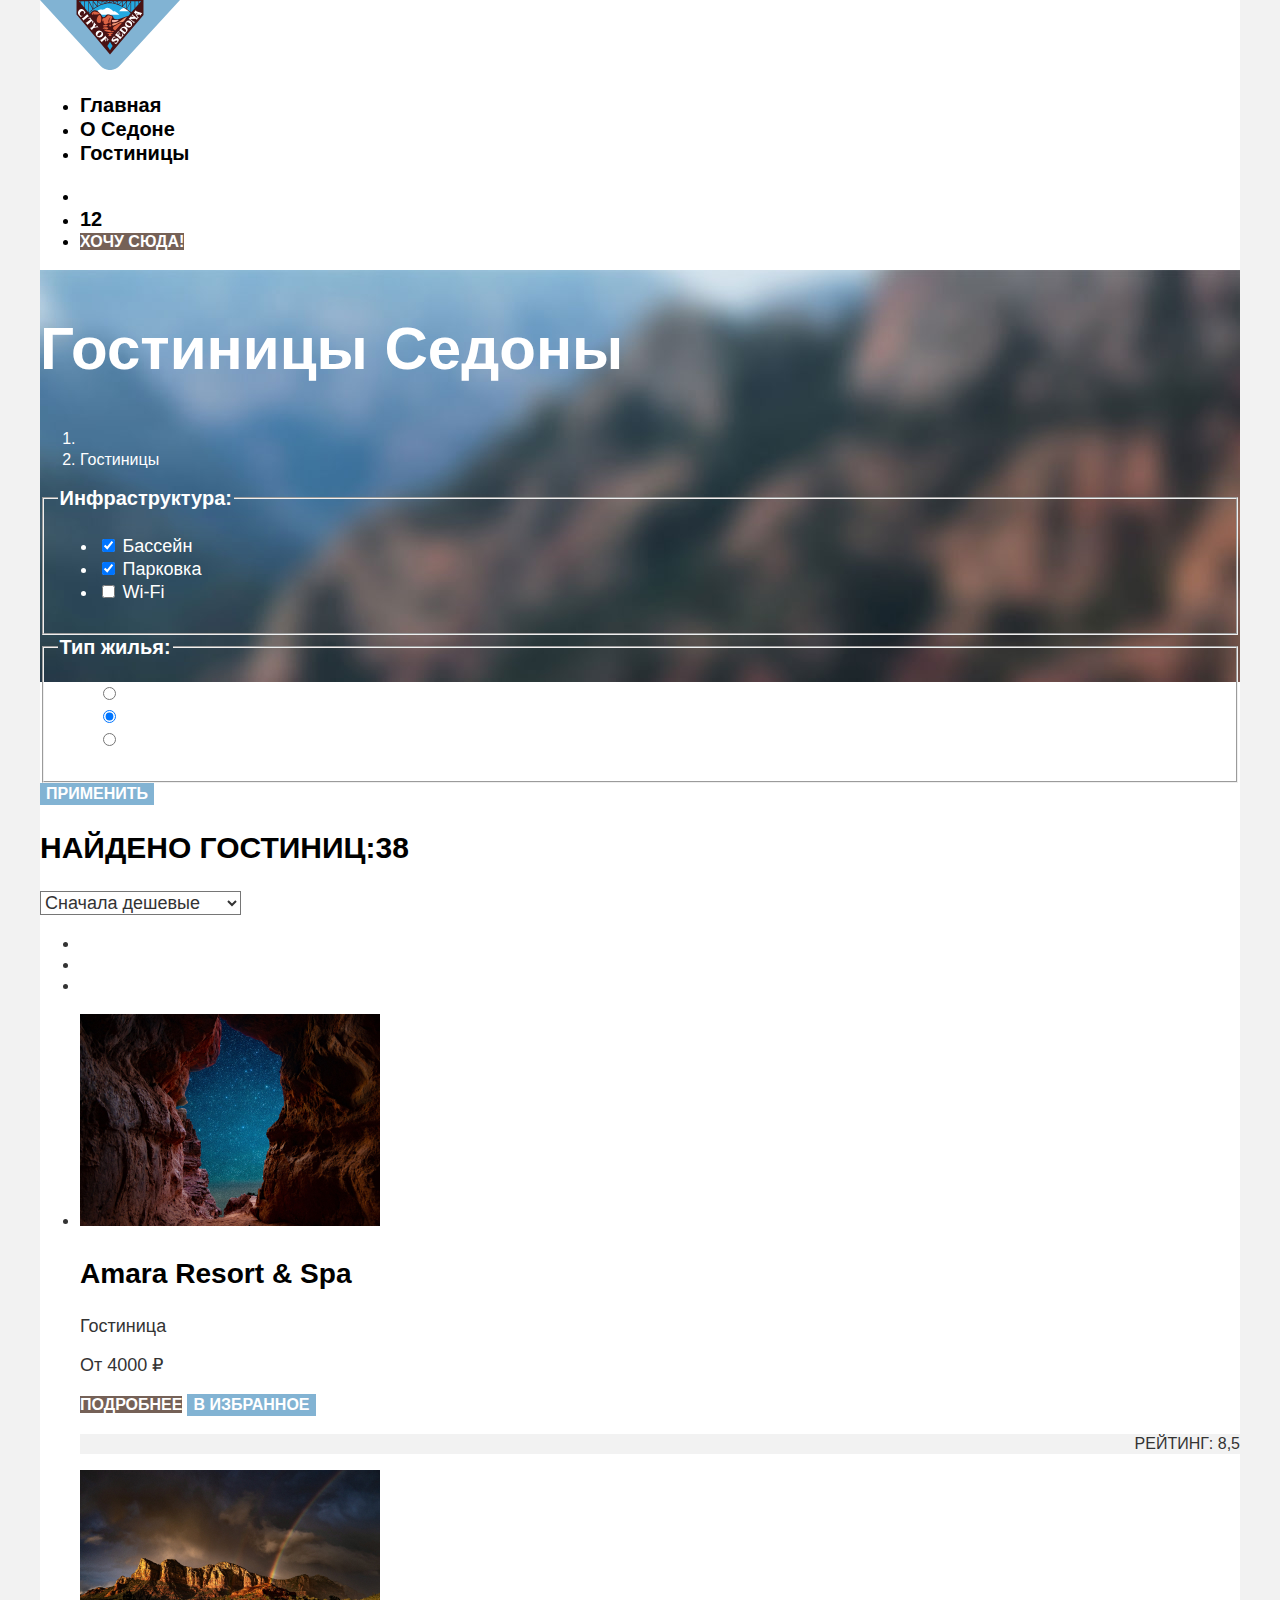
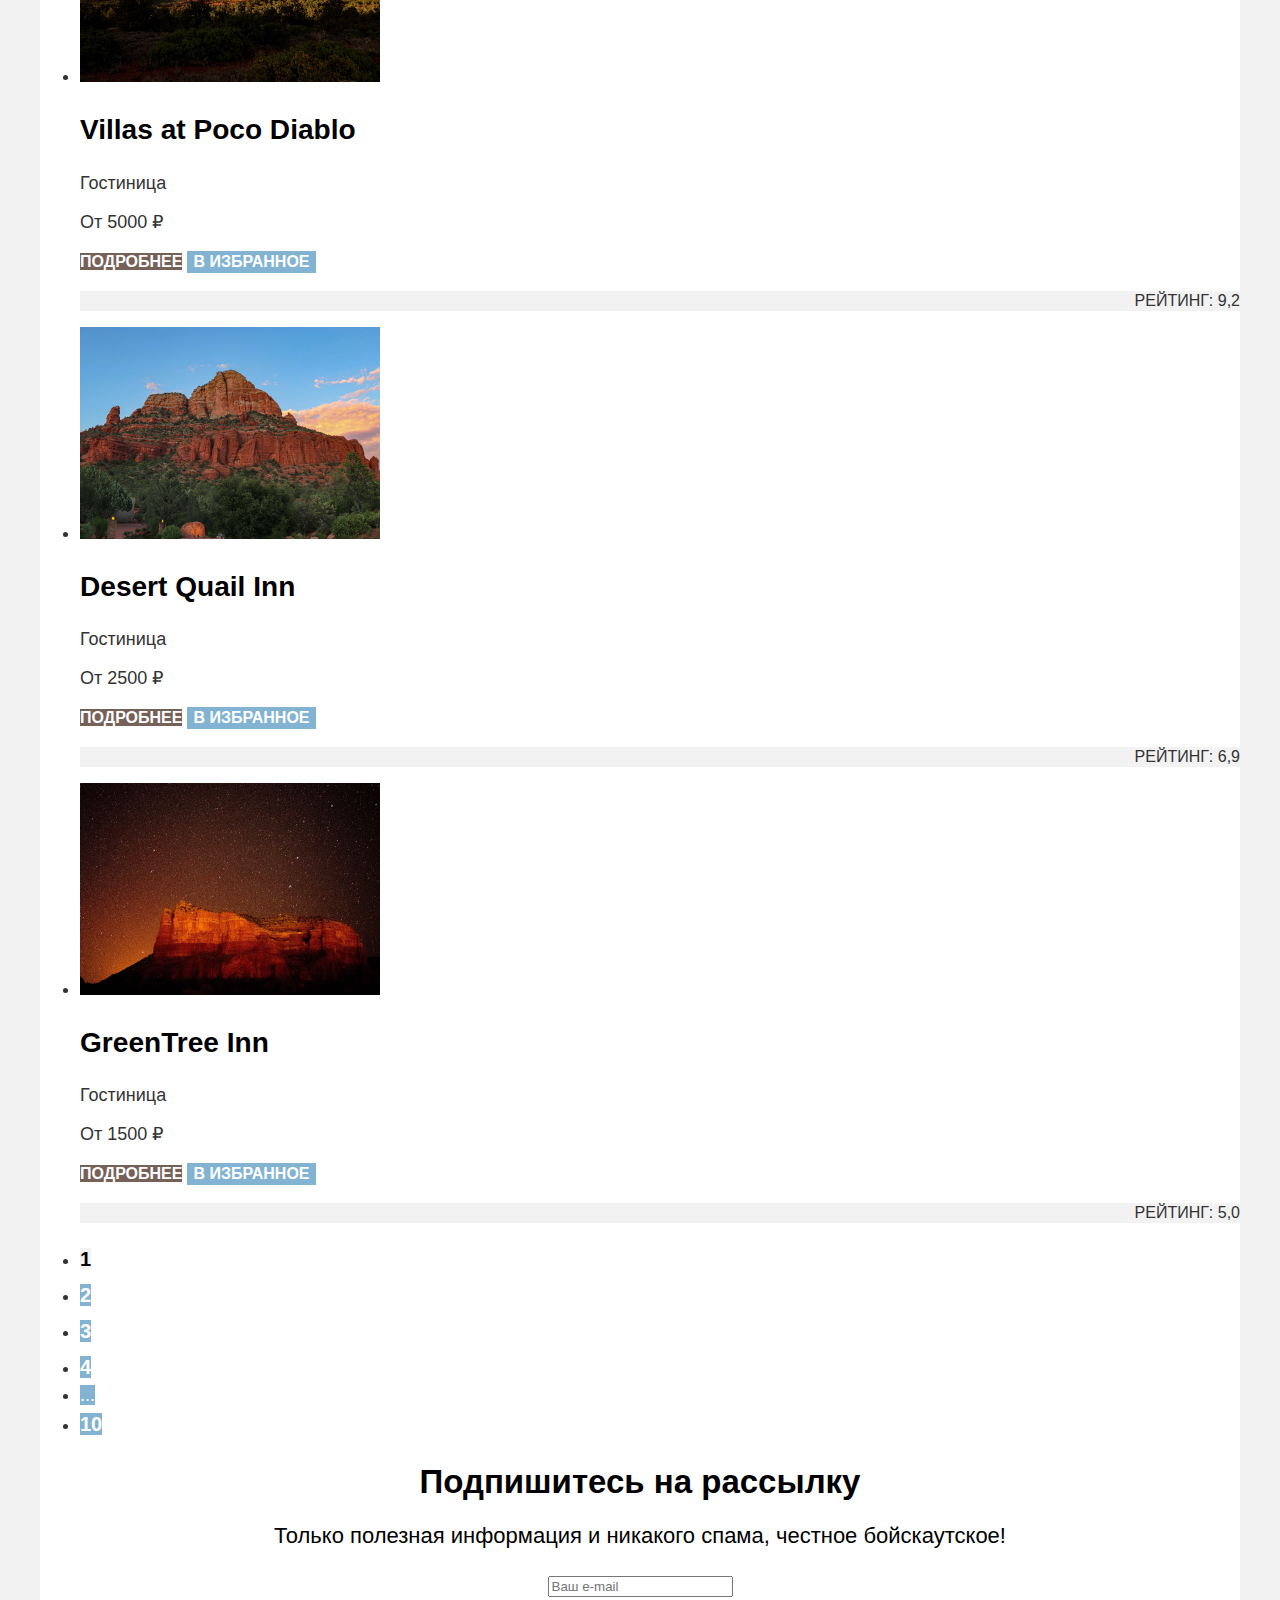
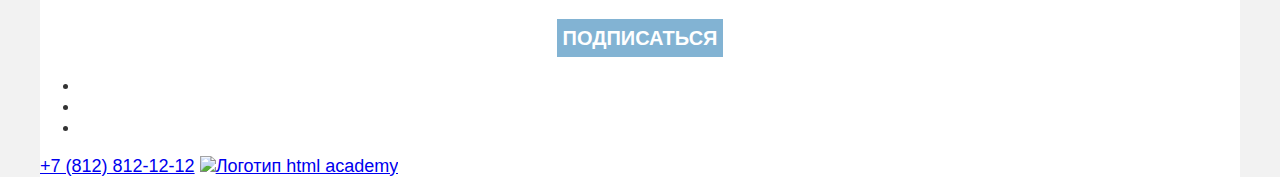
==== catalog.html @ 78beb483 "Добавлены исправления в стили" ====
<!DOCTYPE html>
<html lang="en">
  <head>
    <meta charset="UTF-8">
    <title>Каталог</title>
    <link rel="stylesheet" href="styles/style.css">
  </head>
  <body>
    <div class="container">
    <header class="page-header" data-test="header">
      <nav class="navigation">
        <a class="navigation-logo" href="index.html">
          <img class="page-header-logo" src="images/logo/cityofsedona.svg" width="140" height="70" alt="Логотип Седона">
        </a>
        <ul class="navigation-list">
          <li class="navigation-item">
            <a class="navigation-link" href="index.html">Главная</a>
          </li>
          <li class="navigation-item">
            <a class="navigation-link" href="#">О Седоне</a>
          </li>
          <li class="navigation-item">
            <a class="navigation-link navigation-link-current" href="catalog.html">Гостиницы</a>
          </li>
        </ul>
        <ul class="navigation-list navigation-users">
          <li class="navigation-item">
            <a class="navigation-link" href="#">
              <span class="visually-hidden">Поиск</span></a>
          </li>
          <li class="navigation-item">
            <a class="navigation-link" href="#">
              <span class="visually-hidden">Добавлено в избранное</span>
              <span class="navigation-like">12</span></a>
          </li>
          <li class="navigation-item">
            <a class="button navigation-button" href="#">Хочу сюда!</a>
          </li>
        </ul>
      </nav>
    </header>
    <main class="main-inner" data-test="main">
      <header class="header-title">
        <h1 class="inner-header-title">Гостиницы Седоны</h1>
      </header>
      <nav class="inner-header">
        <ol class="breadcrumbs">
          <li class="breadcrumbs-item">
            <a class="visually-hidden" href="index.html">Главная</a>
          </li>
          <li class="breadcrumbs-item">
            <a class="breadcrumbs-link">Гостиницы</a>
          </li>
        </ol>
      </nav>
      <section class="filters" data-test=" filter">
        <h2 class="visually-hidden">Список товаров с фильтрами</h2>
        <form class="catalog-filter" action="https://echo.htmlacademy.ru/" method="get">
          <fieldset class="catalog-filter-group">
            <legend class="catalog-filter-title">Инфраструктура:</legend>
            <ul class="catalog-filter-list">
              <li class="catalog-filter-item">
                <label class="control">
                  <input class="control-input" type="checkbox" name="pool" checked>
                  Бассейн
                </label>
              </li>
              <li class="catalog-filter-item">
                <label class="control">
                  <input class="control-input" type="checkbox" name="parking" checked>
                  Парковка
                </label>
              </li>
              <li class="catalog-filter-item">
                <label class="control">
                  <input class="control-input" type="checkbox" name="wifi">
                  Wi-Fi
                </label>
              </li>
            </ul>
          </fieldset>
          <fieldset class="catalog-filter-group">
            <legend class="catalog-filter-title">Тип жилья:</legend>
            <ul class="catalog-filter-list">
              <li class="catalog-filter-item">
                <label class="control">
                  <input class="control-input" type="radio" name="housing-type" value="hotel" checked>
                  Гостиница
                </label>
              </li>
              <li class="catalog-filter-item">
                <label class="control">
                  <input class="control-input" type="radio" name="housing-type" value="motel" checked>
                  Мотель
                </label>
              </li>
              <li class="catalog-filter-item">
                <label class="control">
                  <input class="control-input" type="radio" name="housing-type" value="apartment">
                  Аппартаменты
                </label>
              </li>
            </ul>
          </fieldset>
          <button class="catalog-button-submit" type="submit">Применить</button>
          <button class="catalog-button-reset" type="reset">Сбросить</button>
        </form>
      </section>
      <section class="catalog-products" data-test="catalog">
        <h2 class="catalog-products-title">Найдено гостиниц:<span>38</span></h2>
        <select class="select-control" aria-label="Сортировка">
          <option value="cheap">Сначала дешевые</option>
          <option value="expensive">Сначала дорогие</option>
          <option value="popular">Сначала популярные</option>
        </select>
        <ul class="view-buttons">
          <li class="view-buttons-item">
            <a class="view-buttons-check" href="#">
              <span class="visually-hidden">Показать плиткой</span>
            </a>
          </li>
          <li class="view-buttons-item">
            <a class="view-buttons-card" href="#">
              <span class="visually-hidden">Показать карточками</span>
            </a>
          </li>
          <li class="view-buttons-item">
            <a class="view-buttons-list" href="#">
              <span class="visually-hidden">Показать списком</span>
            </a>
          </li>
        </ul>
        <ul class="product-list">
          <li class="product-card">
            <a class="product-card-link" href="catalog.html">
              <img class="product-card-image" src="images/catalog/hotel-amara.jpg" width="300" height="212" alt="Звездное небо между гор">
              <h3 class="product-card-title">Amara Resort & Spa</h3>
            </a>
            <p class="product-card-type">Гостиница</p>
            <p class="product-card-price">От 4000 ₽</p>
            <a class="product-card-button" href="#">подробнее</a>
            <button class="button-favorite" type="button">в избранное</button>
            <p class="product-card-stars hotel-stars-4"><span class="visually-hidden">4 звезды</span></p>
            <p class="product-card-rating">Рейтинг: 8,5</p>
          </li>
          <li class="product-card">
            <a class="product-card-link" href="catalog.html">
              <img class="product-card-image" src="images/catalog/hotel-villas.jpg" width="300" height="212" alt="Радуга на фоне гор">
              <h3 class="product-card-title">Villas at Poco Diablo</h3>
            </a>
            <p class="product-card-type">Гостиница</p>
            <p class="product-card-price">От 5000 ₽</p>
            <a class="product-card-button" href="#">подробнее</a>
            <button class="button-favorite" type="button">в избранное</button>
            <p class="product-card-stars hotel-stars-4"><span class="visually-hidden">4 звезды</span></p>
            <p class="product-card-rating">Рейтинг: 9,2</p>
          </li>
          <li class="product-card">
            <a class="product-card-link" href="catalog.html">
              <img class="product-card-image" src="images/catalog/hotel-desert.jpg" width="300" height="212" alt="Зеленые деревья на фоне гор">
              <h3 class="product-card-title">Desert Quail Inn</h3>
            </a>
            <p class="product-card-type">Гостиница</p>
            <p class="product-card-price">От 2500 ₽</p>
            <a class="product-card-button" href="#">подробнее</a>
            <button class="button-favorite" type="button">в избранное</button>
            <p class="product-card-stars hotel-stars-4"><span class="visually-hidden">3 звезды</span></p>
            <p class="product-card-rating">Рейтинг: 6,9</p>
          </li>
          <li class="product-card">
            <a class="product-card-link" href="catalog.html">
              <img class="product-card-image" src="images/catalog/hotel-greentree.jpg" width="300" height="212" alt="Вид на горы ночью">
              <h3 class="product-card-title">GreenTree Inn</h3>
            </a>
            <p class="product-card-type">Гостиница</p>
            <p class="product-card-price">От 1500 ₽</p>
            <a class="product-card-button" href="#">подробнее</a>
            <button class="button-favorite" type="button">в избранное</button>
            <p class="product-card-stars hotel-stars-4"><span class="visually-hidden">2 звезды</span></p>
            <p class="product-card-rating">Рейтинг: 5,0</p>
          </li>
        </ul>
        <ul class="pagination">
          <li class="pagination-item">
            <a class="pagination-link pagination-current">1</a>
          </li>
          <li class="pagination-item">
            <a class="pagination-link" href="#">2</a>
          </li>
          <li class="pagination-item">
            <a class="pagination-link" href="#">3</a>
          </li>
          <li class="pagination-item">
            <a class="pagination-link" href="#">4</a>
          </li>
          <li class="pagination-item">
            <span class="pagination-dots">...</span>
          </li>
          <li class="pagination-item">
            <a class="pagination-link" href="#">10</a>
          </li>
        </ul>
      </section>
      <section class="newsletter" data-test="subscribe">
        <h2 class="newsletter-title">Подпишитесь на рассылку</h2>
        <p class="newsletter-description">Только полезная информация и никакого спама, честное бойскаутское!</p>
        <form class="newsletter-form" action="#" method="post">
          <p class="newsletter-form-name">
            <label class="visually-hidden" for="newsletter-email">Ваш e-mail</label>
            <input class="field" placeholder="Ваш e-mail" type="email" name="newsletter-email" id="newsletter-email"
              required>
          </p>
          <button class="button newsletter-button" type="submit">
            <span class="newsletter-subscribe">Подписаться</span>
          </button>
        </form>
      </section>
    </main>
    <footer class="page-footer" data-test="footer">
      <ul class="social-list">
        <li class="social-item">
          <a class="button" href="https://vk.com/htmlacademy">
            <span class="visually-hidden">ВКонтакте</span>
          </a>
        </li>
        <li class="social-item">
          <a class="button" href="https://t.me/htmlacademy">
            <span class="visually-hidden">Телеграм</span>
          </a>
        </li>
        <li class="social-item">
          <a class="button" href="https://www.youtube.com/user/htmlacademyru">
            <span class="visually-hidden">YouTube</span>
          </a>
        </li>
      </ul>
      <a class="number-phone" href="tel:88128121212">+7 (812) 812-12-12</a>
      <a href="https://htmlacademy.ru/"><img class="logo-img" src="images/html academy.svg" width="115" height="33" alt="Логотип html academy"></a>
    </footer>
  </div>
  </body>
</html>
---- styles/style.css ----
@font-face {
  font-family: "PT Sans";
  font-style: normal;
  font-weight: 400;
  src: url(../fonts/ptsans-400.woff2) format("woff2");
  font-display: swap;
}

@font-face {
  font-family: "PT Sans";
  font-style: normal;
  font-weight: 700;
  src: url(../fonts/ptsans-700.woff2) format("woff2");
  font-display: swap;
}

html {
  height: 100%;
}

body {
  font-family: "PT Sans", sans-serif;
  margin: 0;
  font-size: 18px;
  line-height: 21px;
  color: #333333;
  background-color: #F2F2F2;
}

.container {
  background-color: #FFFFFF;
  margin: 0 auto;
  width: 1200px;
  display: flex;
  flex-direction: column;
  min-height: 100%;
}

.visually-hidden{
  display: none;
}

.main-container {
  flex-grow: 1;
}

.page-header {
  color: #000000;
}

.navigation-link {
  font-size: 20px;
  line-height: 24px;
  font-weight: 700;
  text-align: center;
  text-decoration: none;
  color: inherit;
}


.hero {
  color:#333333;
  background-color: #FFFFFF;
  background-image: url("../images/main/index-background.jpg");
  background-size: 100% auto;
  background-repeat: no-repeat;
}

.advantages-list {
  text-align: center;
}

.advantages-title {
  font-size: 24px;
  line-height: 28px;
  font-weight: 700;
  text-transform: uppercase;
}

.lead {
  font-size: 30px;
  line-height: 36px;
  font-weight: 700;
  text-align: center;
  color: #000000;
  text-transform: uppercase;
}

.advantages {
  text-align: center;
}


.advantages-item:nth-child(even) {
  background-color: #83B3D31F;
}

.advantages-item:nth-child(3n) {
  background-color: #83B3D333;
}

.advantages-item-img {
  color:#FFFFFF;
  background-color: #82B3D3;
}

.advantages-title {
  text-transform: uppercase;
}

.infrastructure {
  text-align: center;
}

.infrastructure-item:nth-child(odd) {
  background-color: #83B3D31F;
}

.infrastructure-item:nth-child(even) {
  background-color: #83B3D333;
}

.search-hotel {
  text-align: center;
}

.search-hotel-button {
  font-size: 20px;
  line-height: 36px;
  font-weight: 700;
  text-align: center;
  color: #FFFFFF;
  background-color: #756157;
  text-decoration: none;
  text-transform: uppercase;
}

.newsletter {
  color: #000000;
  font-size: 22px;
  line-height: 26px;
  font-weight: 400;
  text-align: center;
  }

.newsletter-images {
  color: #FFFFFF;
  background-color: #FFFFFF;
  background-image: url("../images/main/subscribe.jpg");
  background-size: 100% auto;
  background-repeat: no-repeat;
}

.button {
  font-size: 16px;
  line-height: 20px;
  font-weight: 700;
  text-align: center;
  text-transform: uppercase;
  color: #FFFFFF;
  background-color: #756157;
  text-decoration: none;
}

.newsletter-button {
  font-family: "PT Sans", sans-serif;
  font-size: 20px;
  line-height: 36px;
  font-weight: 700;
  text-align: center;
  color: #FFFFFF;
  background-color: #82B3D3;
  text-decoration: none;
  border: #82B3D3;
  text-transform: uppercase;
}

.main-inner {
  background-image: url("../images/main/blurheadersedona.jpg");
  background-color: #FFFFFF;
  background-size: 100% auto;
  background-repeat: no-repeat;
}

.inner-header-title {
  font-size: 60px;
  line-height: 78px;
  font-weight: 700;
  text-align: left;
  color: #FFFFFF;
}

.breadcrumbs {
  font-size: 16px;
  color: #FFFFFF;
}

.catalog-filter-title {
  font-size: 20px;
  line-height: 24px;
  font-weight: 700;
  color: #FFFFFF;
}

.catalog-filter-list {
  line-height: 23px;
  font-weight: 400;
  color: #FFFFFF;
}

.catalog-button-submit {
  font-family: "PT Sans", sans-serif;
  font-size: 16px;
  line-height: 20px;
  font-weight: 700;
  text-align: center;
  color: #FFFFFF;
  background-color: #82B3D3;
  text-transform: uppercase;
  border: 0;
}

.catalog-button-reset {
  font-family: "PT Sans", sans-serif;
  background: none;
  border: 0px;
}

.select-control {
  font-family: "PT Sans", sans-serif;
  font-size: 18px;
  line-height: 21px;
  font-weight: 400;
  color: #333333;
  background-color: #FFFFFF;
}

.catalog-products-title {
  font-size: 30px;
  line-height: 36px;
  font-weight: 700;
  color: #000000;
  text-transform: uppercase;
}

.product-card-link {
  font-size: 24px;
  line-height: 28px;
  font-weight: 700;
  color: #000000;
  text-decoration: none;
}

.product-card-button {
  font-size: 16px;
  line-height: 20px;
  font-weight: 700;
  text-align: center;
  text-transform: uppercase;
  color: #FFFFFF;
  background-color: #756157;
  text-decoration: none;
}

.button-favorite {
  font-family: "PT Sans", sans-serif;
  font-size: 16px;
  line-height: 20px;
  font-weight: 700;
  text-align: center;
  text-transform: uppercase;
  color: #FFFFFF;
  background-color: #82B3D3;
  text-decoration: none;
  border: 0;
}

.product-card-rating {
  font-size: 16px;
  line-height: 20px;
  text-transform: uppercase;
  text-align: right;
  background-color: #F2F2F2;
  text-decoration: none;
  border: 0;
}

.pagination-link {
  color: #ffffff;
  background-color: #82B3D3;
  text-decoration: none;
  font-size: 20px;
  line-height: 36px;
  font-weight: 700;
}

.pagination-dots {
  color: #FFFFFF;
  background-color: #82B3D3;
}

.pagination-current {
  color: #000000;
  background-color: #F2F2F2;
}

.newsletter-images {
  color: #FFFFFF;
  background-color: #FFFFFF;
  background-image: url("../images/main/subscribe.jpg");
  background-size: 100% auto;
  background-repeat: no-repeat;
}

.button {
  font-size: 16px;
  line-height: 20px;
  font-weight: 700;
  text-align: center;
  text-transform: uppercase;
  color: #FFFFFF;
  background-color: #756157;
  text-decoration: none;
}

.newsletter-button {
  font-size: 20px;
  line-height: 36px;
  font-weight: 700;
  text-align: center;
  color: #FFFFFF;
  background-color: #82B3D3;
  text-decoration: none;
  border: #82B3D3;
  text-transform: uppercase;
}

.main-inner {
  background-image: url("../images/main/blurheadersedona.jpg");
  background-color: #FFFFFF;
  background-size: 100% auto;
  background-repeat: no-repeat;
}

.inner-header-title {
  font-size: 60px;
  line-height: 78px;
  font-weight: 700;
  text-align: left;
  color: #FFFFFF;
}

.breadcrumbs {
  font-size: 16px;
  color: #FFFFFF;
}

.catalog-filter-title {
  font-size: 20px;
  line-height: 24px;
  font-weight: 700;
  color: #FFFFFF;
}

.catalog-filter-list {
  line-height: 23px;
  font-weight: 400;
  color: #FFFFFF;
}

.catalog-button-submit {
  font-size: 16px;
  line-height: 20px;
  font-weight: 700;
  text-align: center;
  color: #FFFFFF;
  background-color: #82B3D3;
  text-transform: uppercase;
  border: 0;
}

.catalog-button-reset {
  font-size: 16px;
  line-height: 20px;
  font-weight: 700;
  text-align: center;
  color: #FFFFFF;
  text-transform: uppercase;
  background: none;
  border: 0px;
}

.select-control {
  font-size: 18px;
  line-height: 21px;
  font-weight: 400;
  color: #333333;
  background-color: #FFFFFF;
}

.catalog-products-title {
  font-size: 30px;
  line-height: 36px;
  font-weight: 700;
  color: #000000;
  text-transform: uppercase;
}

.product-card-link {
  font-size: 24px;
  line-height: 28px;
  font-weight: 700;
  color: #000000;
  text-decoration: none;
}

.product-card-button {
  font-size: 16px;
  line-height: 20px;
  font-weight: 700;
  text-align: center;
  text-transform: uppercase;
  color: #FFFFFF;
  background-color: #756157;
  text-decoration: none;
}

.button-favorite {
  background-color: #82B3D3;
  text-decoration: none;
  border: 0;
}

.product-card-rating {
  text-align: right;
  background-color: #F2F2F2;
}

.pagination {
  background-color: #ffffff;
}

.pagination-link {
  color: #ffffff;
  background-color: #82B3D3;
  text-decoration: none;
  font-size: 20px;
  line-height: 36px;
  font-weight: 700;
}

.pagination-dots {
  color: #ffffff;
  background-color: #82B3D3;
}

.pagination-current {
  color: #000000;
  background-color: #F2F2F2;
}
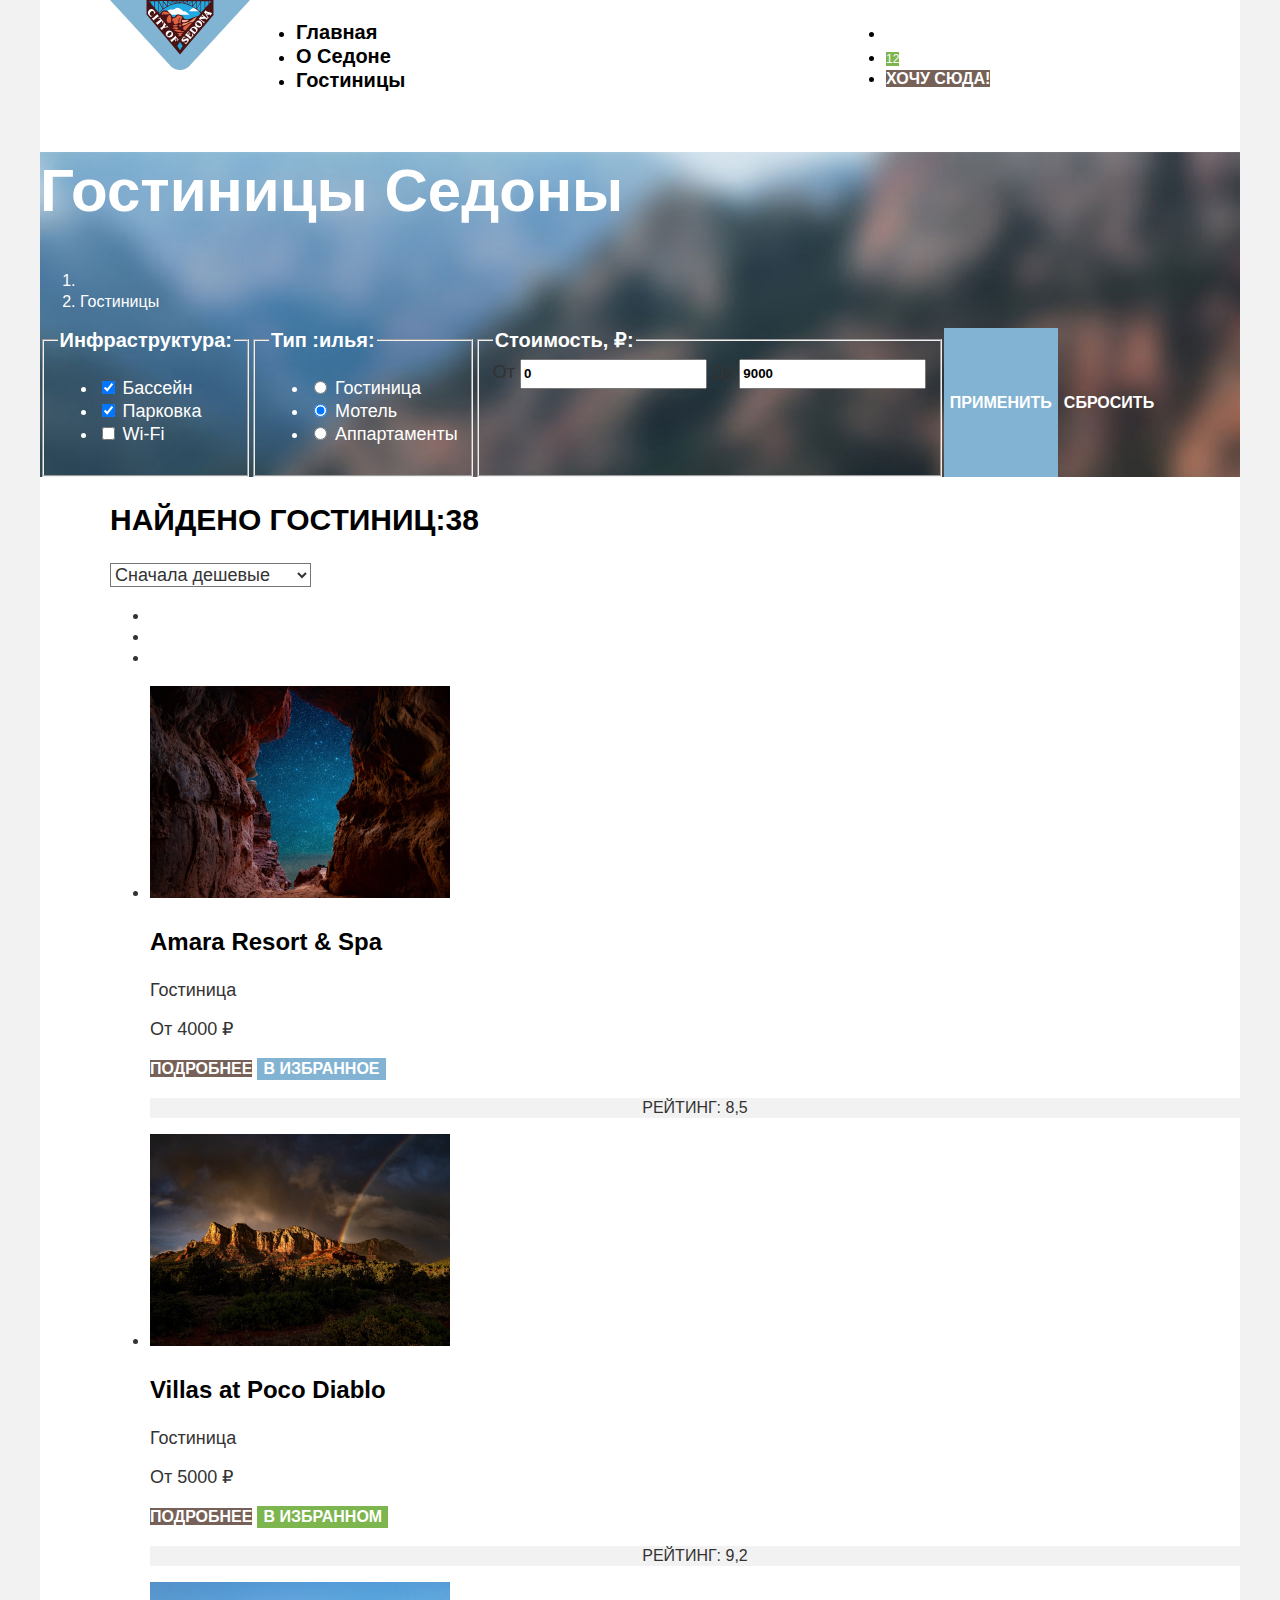
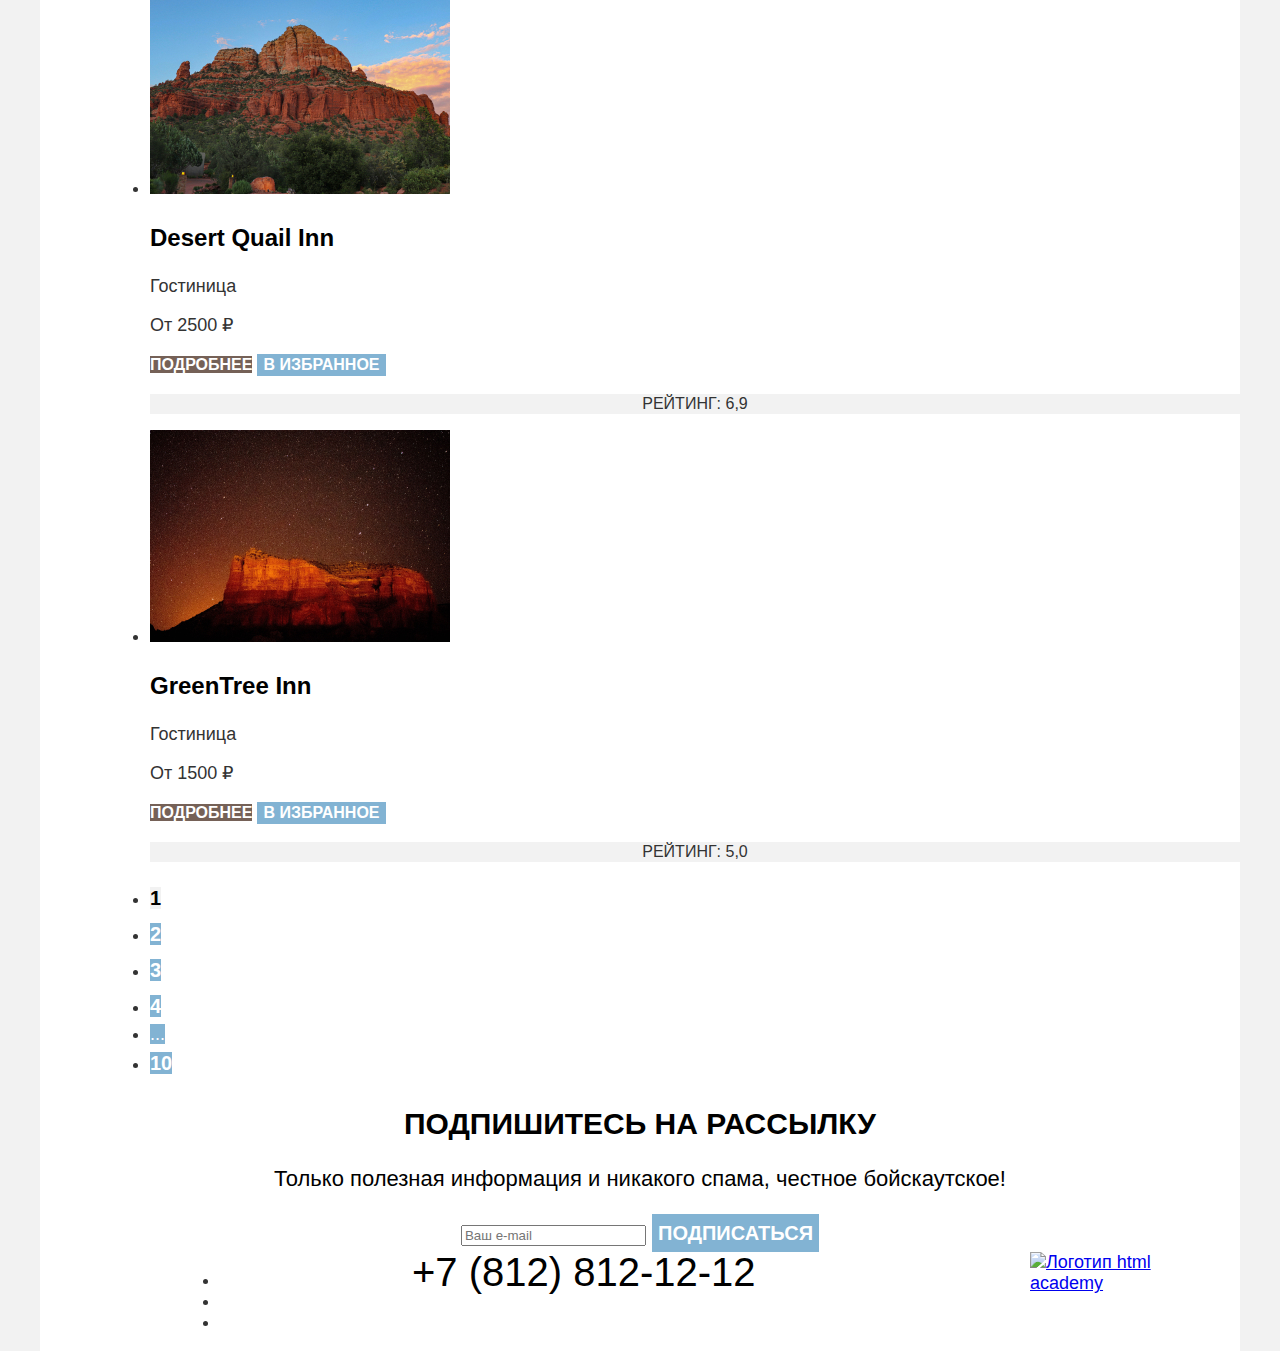
==== commit 67e0715c: "Сетка страниц и крупных блоков на флексах" ====
--- a/catalog.html
+++ b/catalog.html
@@ -40,6 +40,7 @@
       </nav>
     </header>
     <main class="main-inner" data-test="main">
+      <div class="main-inner-style">
       <header class="header-title">
         <h1 class="inner-header-title">Гостиницы Седоны</h1>
       </header>
@@ -80,7 +81,7 @@
             </ul>
           </fieldset>
           <fieldset class="catalog-filter-group">
-            <legend class="catalog-filter-title">Тип жилья:</legend>
+            <legend class="catalog-filter-title">Тип :илья:</legend>
             <ul class="catalog-filter-list">
               <li class="catalog-filter-item">
                 <label class="control">
@@ -101,11 +102,21 @@
                 </label>
               </li>
             </ul>
+          </fieldset>
+          <fieldset class="catalog-filter-cost">
+            <legend class="catalog-filter-title">Стоимость, ₽:</legend>
+            <div>
+              <label class="range-cost">От</label>
+                <input class="range-input" type="number" value="0" name="min-price">
+              <label class="range-cost">До</label>
+                <input class="range-input" type="number" value="9000" name="max-price">
+            </div>
           </fieldset>
           <button class="catalog-button-submit" type="submit">Применить</button>
           <button class="catalog-button-reset" type="reset">Сбросить</button>
         </form>
       </section>
+    </div>
       <section class="catalog-products" data-test="catalog">
         <h2 class="catalog-products-title">Найдено гостиниц:<span>38</span></h2>
         <select class="select-control" aria-label="Сортировка">
@@ -151,7 +162,7 @@
             <p class="product-card-type">Гостиница</p>
             <p class="product-card-price">От 5000 ₽</p>
             <a class="product-card-button" href="#">подробнее</a>
-            <button class="button-favorite" type="button">в избранное</button>
+            <button class="button-favorite-selected" type="button">в избранном</button>
             <p class="product-card-stars hotel-stars-4"><span class="visually-hidden">4 звезды</span></p>
             <p class="product-card-rating">Рейтинг: 9,2</p>
           </li>
@@ -205,11 +216,9 @@
         <h2 class="newsletter-title">Подпишитесь на рассылку</h2>
         <p class="newsletter-description">Только полезная информация и никакого спама, честное бойскаутское!</p>
         <form class="newsletter-form" action="#" method="post">
-          <p class="newsletter-form-name">
-            <label class="visually-hidden" for="newsletter-email">Ваш e-mail</label>
-            <input class="field" placeholder="Ваш e-mail" type="email" name="newsletter-email" id="newsletter-email"
-              required>
-          </p>
+          <label class="visually-hidden" for="newsletter-email">Ваш e-mail</label>
+          <input class="field" placeholder="Ваш e-mail" type="email" name="newsletter-email" id="newsletter-email"
+            required>
           <button class="button newsletter-button" type="submit">
             <span class="newsletter-subscribe">Подписаться</span>
           </button>
@@ -235,7 +244,7 @@
         </li>
       </ul>
       <a class="number-phone" href="tel:88128121212">+7 (812) 812-12-12</a>
-      <a href="https://htmlacademy.ru/"><img class="logo-img" src="images/html academy.svg" width="115" height="33" alt="Логотип html academy"></a>
+      <a class="logo-img" href="https://htmlacademy.ru/"><img class="logo-img" src="images/html academy.svg" width="115" height="33" alt="Логотип html academy"></a>
     </footer>
   </div>
   </body>
--- a/styles/style.css
+++ b/styles/style.css
@@ -21,6 +21,7 @@
 body {
   font-family: "PT Sans", sans-serif;
   margin: 0;
+  height: 100%;
   font-size: 18px;
   line-height: 21px;
   color: #333333;
@@ -36,16 +37,37 @@
   min-height: 100%;
 }
 
+.main-index {
+  flex-grow: 1;
+}
+
 .visually-hidden{
   display: none;
 }
 
-.main-container {
-  flex-grow: 1;
-}
-
 .page-header {
   color: #000000;
+}
+
+.navigation {
+  display: flex;
+  width: 1200px;
+  margin: 0 auto;
+}
+
+.navigation-logo {
+  margin-left: 70px;
+}
+
+.navigation-list {
+  margin: 0 30px;
+  padding: 20px 16px;
+  width: 439px;
+}
+
+.navigation-users {
+  max-width: 308px;
+  margin-left: auto;
 }
 
 .navigation-link {
@@ -57,58 +79,68 @@
   color: inherit;
 }
 
-
 .hero {
   color:#333333;
-  background-color: #FFFFFF;
+  background-color: #333333;
   background-image: url("../images/main/index-background.jpg");
   background-size: 100% auto;
   background-repeat: no-repeat;
 }
 
-.advantages-list {
-  text-align: center;
+
+.lead {
+  font-size: 30px;
+  line-height: 36px;
+  font-weight: 700;
+  text-align: center;
+  color: #000000;
+  text-transform: uppercase;
+}
+
+.title-text {
+  text-align: center;
+  font-size: 22px;
+  line-height: 26px;
+  font-weight: 400;
+}
+
+.navigation-like {
+  background-color: #7DB54F;
+  color: #FFFFFF;
+  font-size: 12px;
+  line-height: 10px;
+  font-weight: 400;
+}
+
+
+.advantages-item-img {
+  color:#FFFFFF;
+  background-color: #82B3D3;
 }
 
 .advantages-title {
+  text-align: center;
   font-size: 24px;
   line-height: 28px;
   font-weight: 700;
   text-transform: uppercase;
 }
 
-.lead {
-  font-size: 30px;
-  line-height: 36px;
-  font-weight: 700;
-  text-align: center;
-  color: #000000;
-  text-transform: uppercase;
-}
-
-.advantages {
-  text-align: center;
-}
-
+.advantages-description {
+  text-align: center;
+}
 
 .advantages-item:nth-child(even) {
   background-color: #83B3D31F;
+  color: #000000;
 }
 
 .advantages-item:nth-child(3n) {
   background-color: #83B3D333;
-}
-
-.advantages-item-img {
-  color:#FFFFFF;
-  background-color: #82B3D3;
-}
-
-.advantages-title {
-  text-transform: uppercase;
-}
-
-.infrastructure {
+  color: #000000;
+}
+
+.infrastructure-list {
   text-align: center;
 }
 
@@ -143,9 +175,16 @@
   text-align: center;
   }
 
+.newsletter-title {
+  font-size: 30px;
+  line-height: 36px;
+  font-weight: 700;
+  text-transform: uppercase;
+  }
+
 .newsletter-images {
   color: #FFFFFF;
-  background-color: #FFFFFF;
+  background-color: #82B3D3;
   background-image: url("../images/main/subscribe.jpg");
   background-size: 100% auto;
   background-repeat: no-repeat;
@@ -175,11 +214,44 @@
   text-transform: uppercase;
 }
 
+.page-footer {
+  display: flex;
+  width: 1060px;
+  margin: 0 auto;
+}
+
+.social-list {
+  width: 150px;
+  margin-left: 70px;
+  margin-right: 42px;
+}
+
+.number-phone {
+  font-size: 40px;
+  line-height: 40px;
+  font-weight: 400;
+  color: #000000;
+  text-decoration: none;
+}
+
+.logo-img {
+  margin-left: auto;
+  max-width: 140px;
+}
+
 .main-inner {
+  flex-grow: 1;
+}
+
+.main-inner-style {
   background-image: url("../images/main/blurheadersedona.jpg");
-  background-color: #FFFFFF;
+  background-color: #333333;
   background-size: 100% auto;
   background-repeat: no-repeat;
+}
+
+.catalog-filter {
+  display: flex;
 }
 
 .inner-header-title {
@@ -188,6 +260,7 @@
   font-weight: 700;
   text-align: left;
   color: #FFFFFF;
+
 }
 
 .breadcrumbs {
@@ -222,8 +295,20 @@
 
 .catalog-button-reset {
   font-family: "PT Sans", sans-serif;
+  font-size: 16px;
+  line-height: 20px;
+  font-weight: 700;
+  text-align: center;
+  color: #FFFFFF;
+  text-transform: uppercase;
   background: none;
-  border: 0px;
+  border: 0;
+}
+
+.range-input {
+  line-height: 24px;
+  font-weight: 700;
+  color: #000000;
 }
 
 .select-control {
@@ -235,6 +320,10 @@
   background-color: #FFFFFF;
 }
 
+.catalog-products {
+  margin-left: 70px;
+}
+
 .catalog-products-title {
   font-size: 30px;
   line-height: 36px;
@@ -242,6 +331,7 @@
   color: #000000;
   text-transform: uppercase;
 }
+
 
 .product-card-link {
   font-size: 24px;
@@ -251,167 +341,10 @@
   text-decoration: none;
 }
 
-.product-card-button {
-  font-size: 16px;
-  line-height: 20px;
-  font-weight: 700;
-  text-align: center;
-  text-transform: uppercase;
-  color: #FFFFFF;
-  background-color: #756157;
-  text-decoration: none;
-}
-
-.button-favorite {
-  font-family: "PT Sans", sans-serif;
-  font-size: 16px;
-  line-height: 20px;
-  font-weight: 700;
-  text-align: center;
-  text-transform: uppercase;
-  color: #FFFFFF;
-  background-color: #82B3D3;
-  text-decoration: none;
-  border: 0;
-}
-
-.product-card-rating {
-  font-size: 16px;
-  line-height: 20px;
-  text-transform: uppercase;
-  text-align: right;
-  background-color: #F2F2F2;
-  text-decoration: none;
-  border: 0;
-}
-
-.pagination-link {
-  color: #ffffff;
-  background-color: #82B3D3;
-  text-decoration: none;
-  font-size: 20px;
-  line-height: 36px;
-  font-weight: 700;
-}
-
-.pagination-dots {
-  color: #FFFFFF;
-  background-color: #82B3D3;
-}
-
-.pagination-current {
-  color: #000000;
-  background-color: #F2F2F2;
-}
-
-.newsletter-images {
-  color: #FFFFFF;
-  background-color: #FFFFFF;
-  background-image: url("../images/main/subscribe.jpg");
-  background-size: 100% auto;
-  background-repeat: no-repeat;
-}
-
-.button {
-  font-size: 16px;
-  line-height: 20px;
-  font-weight: 700;
-  text-align: center;
-  text-transform: uppercase;
-  color: #FFFFFF;
-  background-color: #756157;
-  text-decoration: none;
-}
-
-.newsletter-button {
-  font-size: 20px;
-  line-height: 36px;
-  font-weight: 700;
-  text-align: center;
-  color: #FFFFFF;
-  background-color: #82B3D3;
-  text-decoration: none;
-  border: #82B3D3;
-  text-transform: uppercase;
-}
-
-.main-inner {
-  background-image: url("../images/main/blurheadersedona.jpg");
-  background-color: #FFFFFF;
-  background-size: 100% auto;
-  background-repeat: no-repeat;
-}
-
-.inner-header-title {
-  font-size: 60px;
-  line-height: 78px;
-  font-weight: 700;
-  text-align: left;
-  color: #FFFFFF;
-}
-
-.breadcrumbs {
-  font-size: 16px;
-  color: #FFFFFF;
-}
-
-.catalog-filter-title {
-  font-size: 20px;
-  line-height: 24px;
-  font-weight: 700;
-  color: #FFFFFF;
-}
-
-.catalog-filter-list {
-  line-height: 23px;
-  font-weight: 400;
-  color: #FFFFFF;
-}
-
-.catalog-button-submit {
-  font-size: 16px;
-  line-height: 20px;
-  font-weight: 700;
-  text-align: center;
-  color: #FFFFFF;
-  background-color: #82B3D3;
-  text-transform: uppercase;
-  border: 0;
-}
-
-.catalog-button-reset {
-  font-size: 16px;
-  line-height: 20px;
-  font-weight: 700;
-  text-align: center;
-  color: #FFFFFF;
-  text-transform: uppercase;
-  background: none;
-  border: 0px;
-}
-
-.select-control {
-  font-size: 18px;
-  line-height: 21px;
-  font-weight: 400;
-  color: #333333;
-  background-color: #FFFFFF;
-}
-
-.catalog-products-title {
-  font-size: 30px;
-  line-height: 36px;
-  font-weight: 700;
-  color: #000000;
-  text-transform: uppercase;
-}
-
-.product-card-link {
+.product-card-title {
   font-size: 24px;
   line-height: 28px;
   font-weight: 700;
-  color: #000000;
-  text-decoration: none;
 }
 
 .product-card-button {
@@ -426,22 +359,43 @@
 }
 
 .button-favorite {
+  font-family: "PT Sans", sans-serif;
+  font-size: 16px;
+  line-height: 20px;
+  font-weight: 700;
+  text-align: center;
+  text-transform: uppercase;
+  color: #FFFFFF;
   background-color: #82B3D3;
   text-decoration: none;
   border: 0;
 }
 
+.button-favorite-selected {
+  font-family: "PT Sans", sans-serif;
+  font-size: 16px;
+  line-height: 20px;
+  font-weight: 700;
+  text-align: center;
+  text-transform: uppercase;
+  color: #FFFFFF;
+  background-color: #7DB54F;
+  text-decoration: none;
+  border: 0;
+}
+
 .product-card-rating {
-  text-align: right;
+  font-size: 16px;
+  line-height: 20px;
+  text-transform: uppercase;
+  text-align: center;
   background-color: #F2F2F2;
-}
-
-.pagination {
-  background-color: #ffffff;
+  text-decoration: none;
+  border: 0;
 }
 
 .pagination-link {
-  color: #ffffff;
+  color: #FFFFFF;
   background-color: #82B3D3;
   text-decoration: none;
   font-size: 20px;
@@ -450,7 +404,7 @@
 }
 
 .pagination-dots {
-  color: #ffffff;
+  color: #FFFFFF;
   background-color: #82B3D3;
 }
 
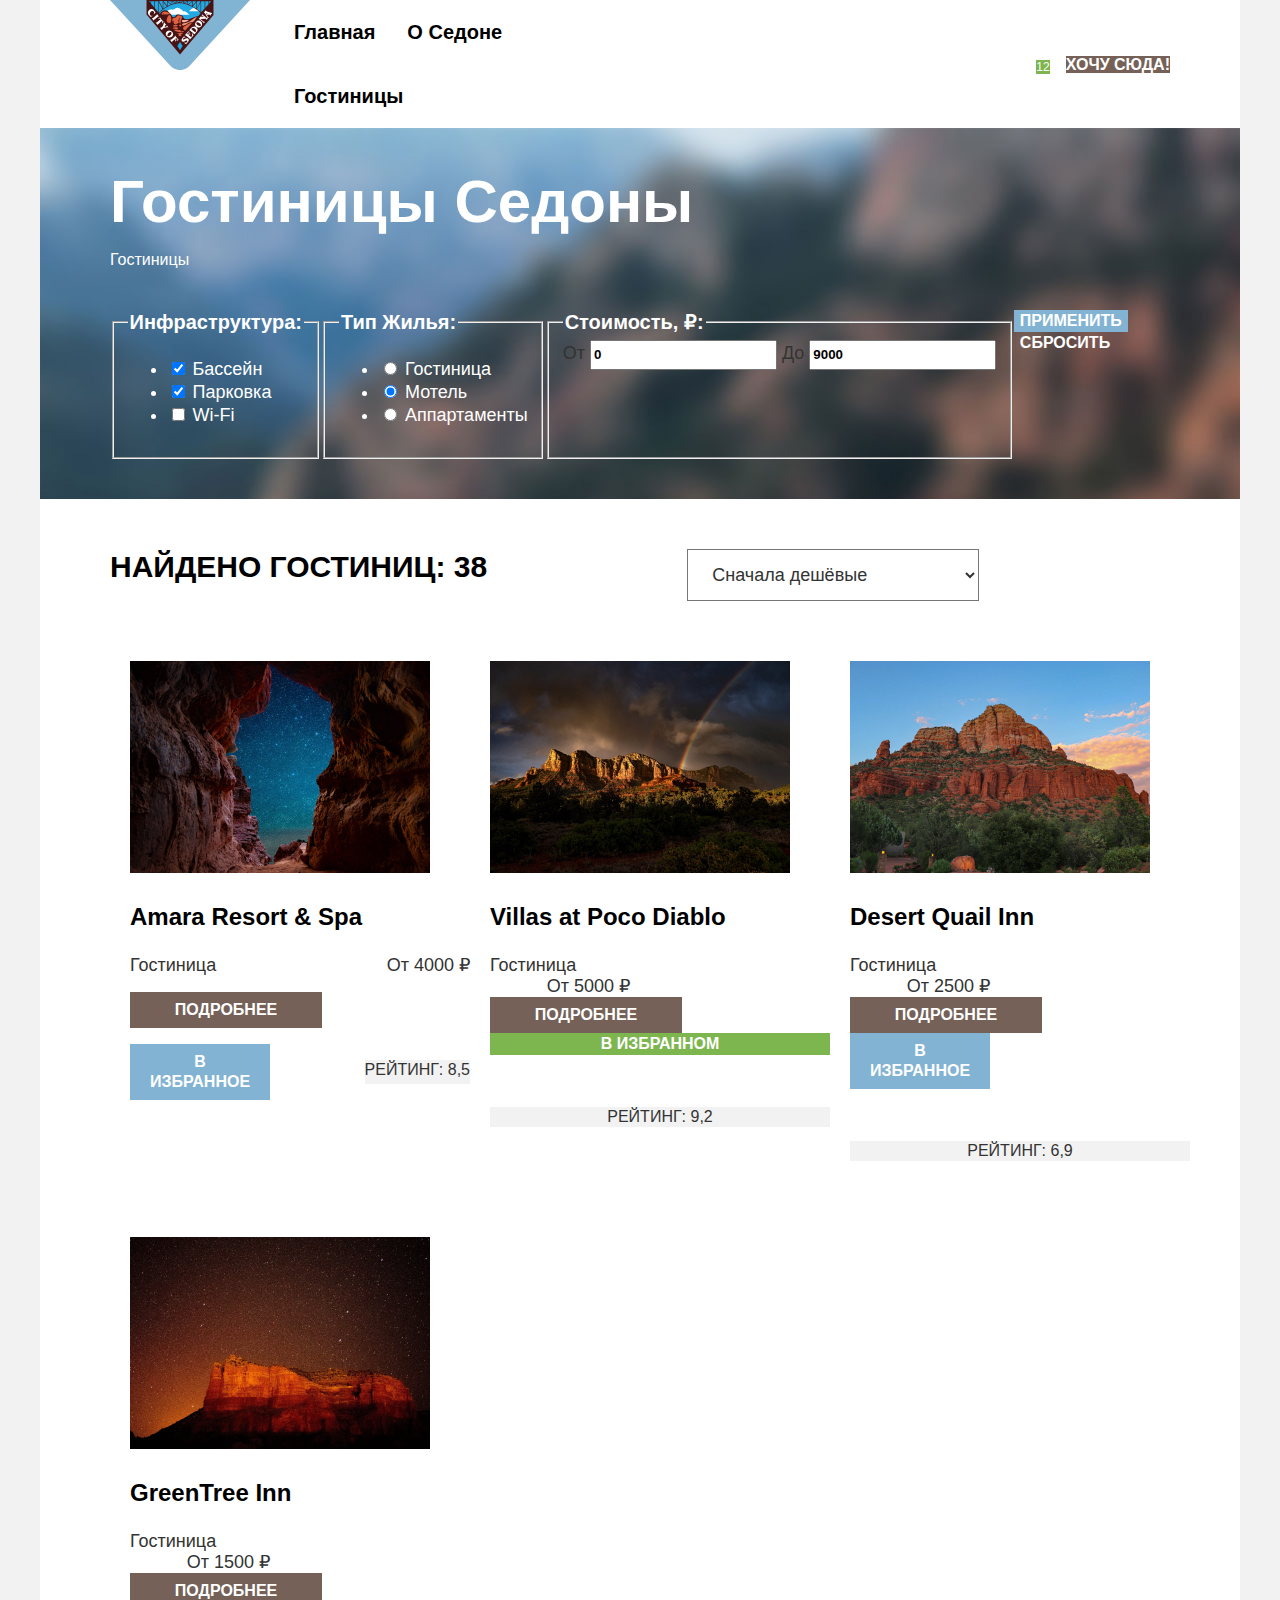
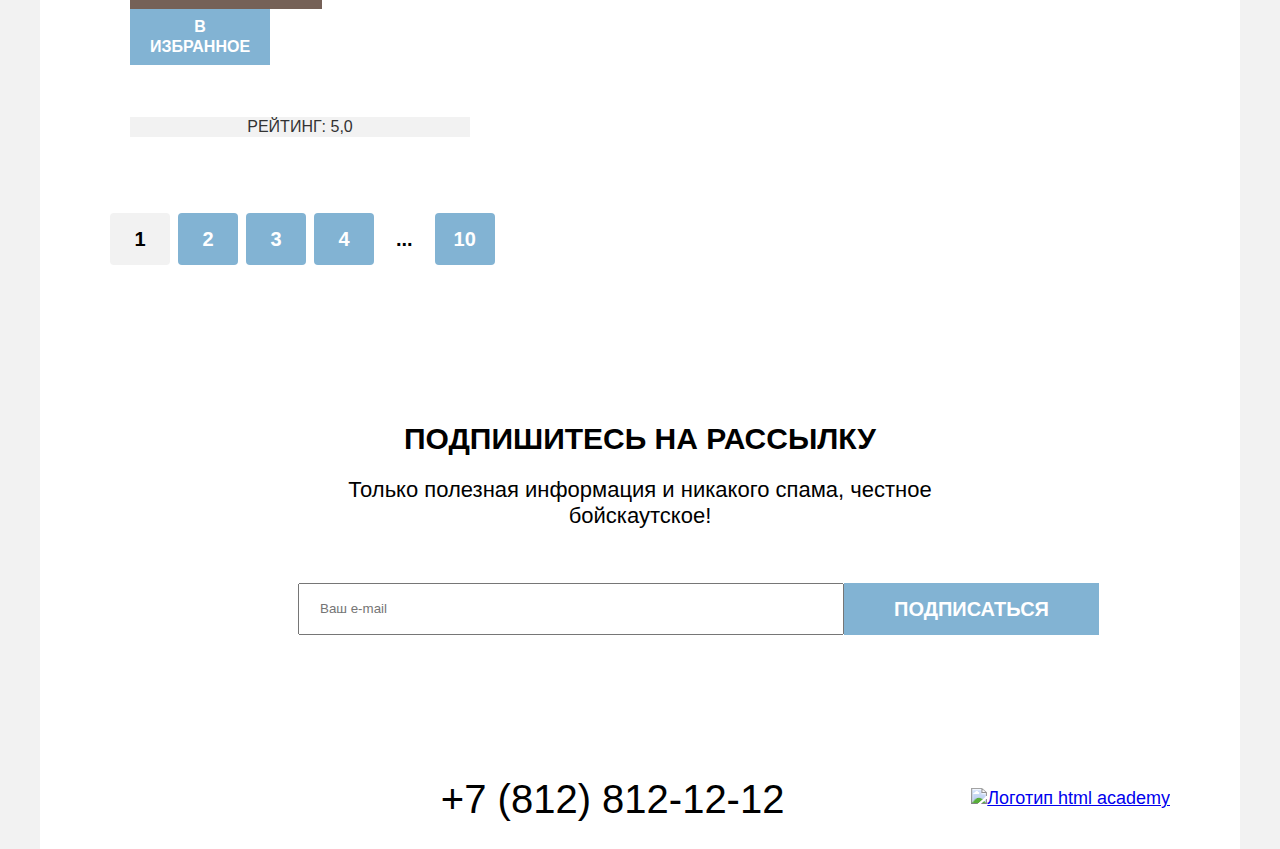
==== commit 270e39e9: "сетки каталога" ====
--- a/catalog.html
+++ b/catalog.html
@@ -81,7 +81,7 @@
             </ul>
           </fieldset>
           <fieldset class="catalog-filter-group">
-            <legend class="catalog-filter-title">Тип :илья:</legend>
+            <legend class="catalog-filter-title">Тип Жилья:</legend>
             <ul class="catalog-filter-list">
               <li class="catalog-filter-item">
                 <label class="control">
@@ -112,15 +112,18 @@
                 <input class="range-input" type="number" value="9000" name="max-price">
             </div>
           </fieldset>
+          <div class="catalog-filter-button">
           <button class="catalog-button-submit" type="submit">Применить</button>
           <button class="catalog-button-reset" type="reset">Сбросить</button>
+          </div>
         </form>
       </section>
     </div>
       <section class="catalog-products" data-test="catalog">
-        <h2 class="catalog-products-title">Найдено гостиниц:<span>38</span></h2>
+        <div class="search-product-list">
+        <h2 class="catalog-products-title">Найдено гостиниц: <span>38</span></h2>
         <select class="select-control" aria-label="Сортировка">
-          <option value="cheap">Сначала дешевые</option>
+          <option value="cheap">Сначала дешёвые</option>
           <option value="expensive">Сначала дорогие</option>
           <option value="popular">Сначала популярные</option>
         </select>
@@ -141,18 +144,21 @@
             </a>
           </li>
         </ul>
+        </div>
         <ul class="product-list">
           <li class="product-card">
             <a class="product-card-link" href="catalog.html">
               <img class="product-card-image" src="images/catalog/hotel-amara.jpg" width="300" height="212" alt="Звездное небо между гор">
               <h3 class="product-card-title">Amara Resort & Spa</h3>
             </a>
+            <div class="product-card-wrap">
             <p class="product-card-type">Гостиница</p>
             <p class="product-card-price">От 4000 ₽</p>
             <a class="product-card-button" href="#">подробнее</a>
             <button class="button-favorite" type="button">в избранное</button>
             <p class="product-card-stars hotel-stars-4"><span class="visually-hidden">4 звезды</span></p>
             <p class="product-card-rating">Рейтинг: 8,5</p>
+          </div>
           </li>
           <li class="product-card">
             <a class="product-card-link" href="catalog.html">
--- a/styles/style.css
+++ b/styles/style.css
@@ -42,7 +42,14 @@
 }
 
 .visually-hidden{
-  display: none;
+  position: absolute;
+  width: 1px;
+  height: 1px;
+  margin: -1px;
+  padding: 0;
+  border: 0;
+  clip: rect(0 0 0 0);
+  overflow: hidden;
 }
 
 .page-header {
@@ -51,24 +58,22 @@
 
 .navigation {
   display: flex;
-  width: 1200px;
+  align-items: center;
+  width: 1060px;
   margin: 0 auto;
-}
-
-.navigation-logo {
-  margin-left: 70px;
+  column-gap: 30px;
 }
 
 .navigation-list {
-  margin: 0 30px;
-  padding: 20px 16px;
-  width: 439px;
-}
-
-.navigation-users {
-  max-width: 308px;
-  margin-left: auto;
-}
+  width: 339px;
+  margin: 0;
+  padding: 0;
+  display: flex;
+  flex-wrap: wrap;
+  list-style-type: none;
+  align-items: center;
+}
+
 
 .navigation-link {
   font-size: 20px;
@@ -77,6 +82,26 @@
   text-align: center;
   text-decoration: none;
   color: inherit;
+  padding: 20px 16px;
+  display: block;
+}
+
+.navigation-users {
+  display: flex;
+  flex-wrap: wrap;
+  margin: 0;
+  padding: 0;
+  align-items: center;
+  max-width: 290px;
+  margin-left: auto;
+  justify-content: flex-end;
+}
+
+.navigation-logo {
+  align-self: flex-start;
+  width: 138px;
+  margin-bottom: -6px;
+  z-index: 1;
 }
 
 .hero {
@@ -85,8 +110,15 @@
   background-image: url("../images/main/index-background.jpg");
   background-size: 100% auto;
   background-repeat: no-repeat;
-}
-
+  padding-top: 51px;
+  padding-bottom: 82px;
+}
+
+
+.logo {
+  display: block;
+  margin: 0 auto;
+}
 
 .lead {
   font-size: 30px;
@@ -95,7 +127,9 @@
   text-align: center;
   color: #000000;
   text-transform: uppercase;
-}
+  margin: 0;
+}
+
 
 .title-text {
   text-align: center;
@@ -104,6 +138,26 @@
   font-weight: 400;
 }
 
+.title-advantages {
+  margin-top: 25px;
+  margin-bottom: 0;
+}
+
+.title-infrastructure {
+  margin-top: 20px;
+  margin-bottom: 0;
+}
+
+.title-search,
+.newsletter-description {
+  margin-top: 20px;
+  margin-bottom: 54px;
+}
+
+.advantages-lead-text {
+  padding: 69px 274px;
+}
+
 .navigation-like {
   background-color: #7DB54F;
   color: #FFFFFF;
@@ -112,10 +166,39 @@
   font-weight: 400;
 }
 
+.advantages-list {
+  display: flex;
+  flex-wrap: wrap;
+  margin: 0;
+  padding: 0;
+  list-style-type: none;
+}
+
+.advantages-item-wrap-img {
+  padding: 102px 85px;
+}
+
+.advantages-item-wrap {
+  padding: 112px 85px;
+}
+
+
+.advantages-item {
+  width: 400px;
+  height: 385px;
+}
 
 .advantages-item-img {
   color:#FFFFFF;
   background-color: #82B3D3;
+  display: flex;
+  justify-content: space-between;
+  width: 1200px;
+
+}
+
+.advantages-img-left {
+  order: -1;
 }
 
 .advantages-title {
@@ -124,15 +207,17 @@
   line-height: 28px;
   font-weight: 700;
   text-transform: uppercase;
+  margin-top: 0;
+  padding-bottom: 62px;
 }
 
 .advantages-description {
   text-align: center;
+  margin-top: 0;
 }
 
 .advantages-item:nth-child(even) {
   background-color: #83B3D31F;
-  color: #000000;
 }
 
 .advantages-item:nth-child(3n) {
@@ -140,8 +225,41 @@
   color: #000000;
 }
 
+.infrastructure-title {
+ text-transform: uppercase;
+ color: #000000;
+ font-size: 24px;
+ line-height: 28px;
+ font-weight: 700;
+ margin-top: 0;
+ margin-bottom: 30px;
+}
+
+.infrastructure-description {
+  margin-top: 0;
+  margin-bottom: 0;
+}
+
+.infrastructure-lead-wrap {
+  padding: 64px 347px;
+}
+
 .infrastructure-list {
-  text-align: center;
+  display: flex;
+  flex-wrap: wrap;
+  text-align: center;
+  margin: 0;
+  padding: 0;
+  list-style-type: none;
+}
+
+.infrastructure-item {
+  display: flex;
+  flex-direction: column;
+  flex-grow: 1;
+  width: 400px;
+  padding: 81px 85px;
+  box-sizing: border-box;
 }
 
 .infrastructure-item:nth-child(odd) {
@@ -154,9 +272,11 @@
 
 .search-hotel {
   text-align: center;
+  padding: 96px 304px;
 }
 
 .search-hotel-button {
+  font-family: "PT Sans", sans-serif;
   font-size: 20px;
   line-height: 36px;
   font-weight: 700;
@@ -165,6 +285,9 @@
   background-color: #756157;
   text-decoration: none;
   text-transform: uppercase;
+  padding: 8px 50px;
+  margin-bottom: 96px;
+
 }
 
 .newsletter {
@@ -173,6 +296,7 @@
   line-height: 26px;
   font-weight: 400;
   text-align: center;
+  padding: 96px 258px 104px;
   }
 
 .newsletter-title {
@@ -180,6 +304,7 @@
   line-height: 36px;
   font-weight: 700;
   text-transform: uppercase;
+  margin: 0;
   }
 
 .newsletter-images {
@@ -188,6 +313,11 @@
   background-image: url("../images/main/subscribe.jpg");
   background-size: 100% auto;
   background-repeat: no-repeat;
+  padding-top: 96px;
+}
+
+.newsletter-form {
+  display: flex;
 }
 
 .button {
@@ -212,18 +342,36 @@
   text-decoration: none;
   border: #82B3D3;
   text-transform: uppercase;
+  padding: 8px 50px;
+  margin: 0;
+}
+
+.field {
+  padding: 14px 345px 14px 20px;
 }
 
 .page-footer {
-  display: flex;
+  margin: 0 auto;
   width: 1060px;
-  margin: 0 auto;
+  display: flex;
+  justify-content: space-between;
+  align-items: center;
+  padding: 40px 70px 30px;
+
 }
 
 .social-list {
-  width: 150px;
-  margin-left: 70px;
-  margin-right: 42px;
+  max-width: 380px;
+  padding: 0;
+  margin: 0;
+  display: flex;
+  flex-wrap: wrap;
+  list-style-type: none;
+}
+
+.social-item {
+  width: 48px;
+  height: 40px;
 }
 
 .number-phone {
@@ -232,29 +380,43 @@
   font-weight: 400;
   color: #000000;
   text-decoration: none;
+  text-align: center;
+  max-width: 380px;
 }
 
 .logo-img {
-  margin-left: auto;
-  max-width: 140px;
-}
+  max-width: 380px;
+}
+
 
 .main-inner {
   flex-grow: 1;
 }
+
 
 .main-inner-style {
   background-image: url("../images/main/blurheadersedona.jpg");
   background-color: #333333;
-  background-size: 100% auto;
+  background-size: cover;
   background-repeat: no-repeat;
+  padding: 35px 70px 40px 70px;
+  display: block;
+}
+
+.inner-header {
+  width: 1060px;
+  margin-bottom: 40px;
+
 }
 
 .catalog-filter {
   display: flex;
+  margin: 0 auto;
 }
 
 .inner-header-title {
+  margin: 0;
+  margin-bottom: 8px;
   font-size: 60px;
   line-height: 78px;
   font-weight: 700;
@@ -264,7 +426,16 @@
 }
 
 .breadcrumbs {
-  font-size: 16px;
+  margin: 0;
+  padding: 0;
+  list-style-type: none;
+  display: flex;
+  font-size: 16px;
+  line-height: 21px;
+}
+
+.breadcrumbs-link {
+  margin-right: 28px;
   color: #FFFFFF;
 }
 
@@ -273,6 +444,7 @@
   line-height: 24px;
   font-weight: 700;
   color: #FFFFFF;
+
 }
 
 .catalog-filter-list {
@@ -291,6 +463,7 @@
   background-color: #82B3D3;
   text-transform: uppercase;
   border: 0;
+  display: block;
 }
 
 .catalog-button-reset {
@@ -303,6 +476,7 @@
   text-transform: uppercase;
   background: none;
   border: 0;
+  display: block;
 }
 
 .range-input {
@@ -318,10 +492,29 @@
   font-weight: 400;
   color: #333333;
   background-color: #FFFFFF;
+  width: 292px;
+  padding: 14px 20px;
+}
+
+.view-buttons {
+  display: flex;
+  align-items: center;
+  width: 160px;
+  margin: 0;
+  padding: 0;
+  margin-left: auto;
+  list-style-type: none;
+}
+
+.search-product-list {
+ display: flex;
+ justify-content: space-between;
+ width: 1060px;
+ margin-bottom: 40px;
 }
 
 .catalog-products {
-  margin-left: 70px;
+  padding: 50px 70px 60px;
 }
 
 .catalog-products-title {
@@ -330,8 +523,35 @@
   font-weight: 700;
   color: #000000;
   text-transform: uppercase;
-}
-
+  max-width: 400px;
+  margin: 0;
+  margin-right: 200px;
+}
+
+.product-list {
+  display: grid;
+  grid-template-columns: repeat(3, 340px);
+  gap: 20px;
+  padding: 0;
+  margin: 0;
+  margin-bottom: 40px;
+  list-style-type: none;
+}
+
+.product-card {
+  display: flex;
+  flex-direction: column;
+  padding: 20px;
+  width: 340px;
+}
+
+.product-card-wrap {
+  display: flex;
+  flex-wrap: wrap;
+  justify-content: space-between;
+  column-gap: 20px;
+  row-gap: 16px;
+}
 
 .product-card-link {
   font-size: 24px;
@@ -347,6 +567,19 @@
   font-weight: 700;
 }
 
+.product-card-type {
+  margin-top: 0;
+  margin-bottom: 0;
+  width: 140px;
+}
+
+.product-card-price {
+  margin-top: 0;
+  margin-bottom: 0;
+  width: 140px;
+  text-align: right;
+}
+
 .product-card-button {
   font-size: 16px;
   line-height: 20px;
@@ -356,6 +589,8 @@
   color: #FFFFFF;
   background-color: #756157;
   text-decoration: none;
+  width: 140px;
+  padding: 8px 26px;
 }
 
 .button-favorite {
@@ -369,6 +604,8 @@
   background-color: #82B3D3;
   text-decoration: none;
   border: 0;
+  width: 140px;
+  padding: 8px 20px;
 }
 
 .button-favorite-selected {
@@ -394,18 +631,41 @@
   border: 0;
 }
 
-.pagination-link {
-  color: #FFFFFF;
-  background-color: #82B3D3;
-  text-decoration: none;
+.pagination {
+  display: flex;
+  align-items: center;
+  margin: 0;
+  margin-top: 40px;
+  padding: 0;
+  width: 1060px;
+  list-style-type: none;
+  text-align: center;
   font-size: 20px;
   line-height: 36px;
   font-weight: 700;
+  gap: 8px;
+}
+
+.pagination-item:not(:last-child) {
+  margin-right: 0;
+}
+
+.pagination-link {
+  display: block;
+  color: #FFFFFF;
+  background-color: #82B3D3;
+  text-decoration: none;
+  min-width: 60px;
+  padding: 8px 14px;
+  border-radius: 4px;
+  box-sizing: border-box;
 }
 
 .pagination-dots {
-  color: #FFFFFF;
-  background-color: #82B3D3;
+  color: #000000;
+  margin: 0;
+  min-width: 23px;
+  padding: 8px 14px;
 }
 
 .pagination-current {
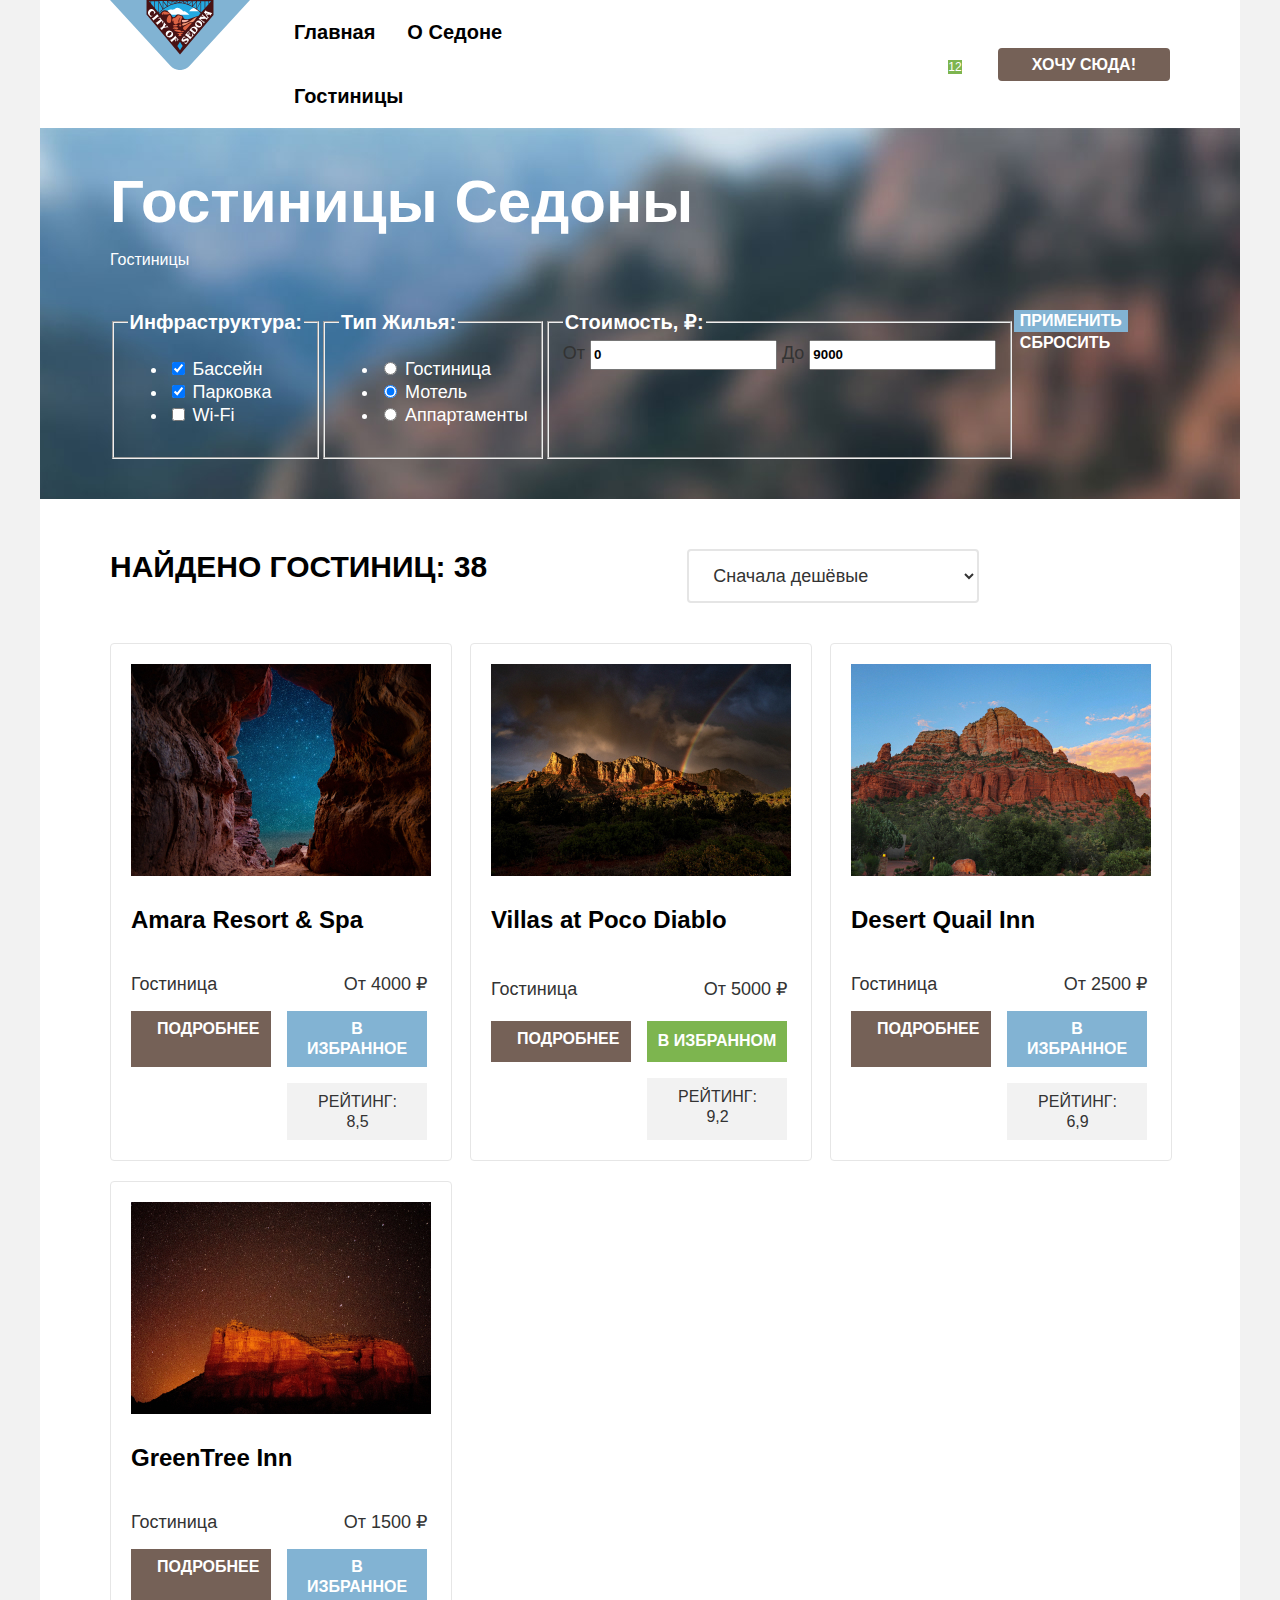
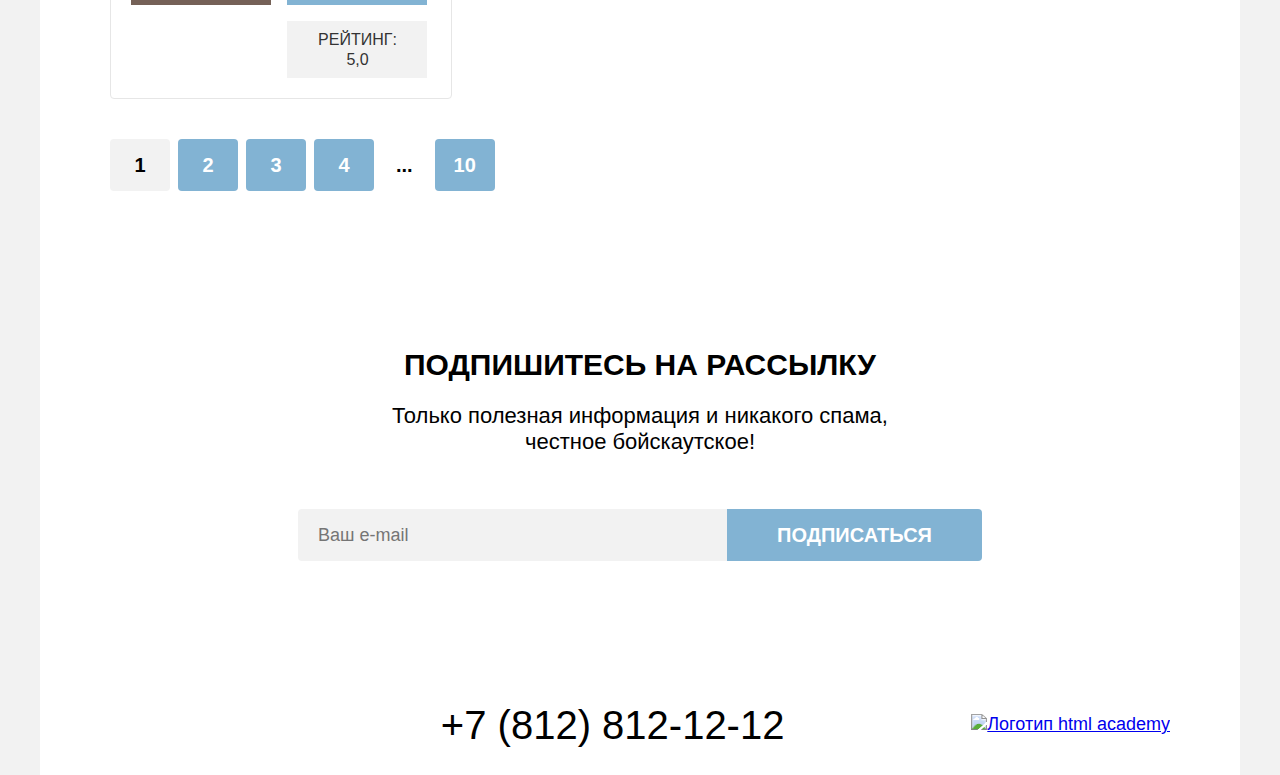
==== commit eac9a126: "Вставка иконок и декоративных элементов" ====
--- a/catalog.html
+++ b/catalog.html
@@ -151,14 +151,12 @@
               <img class="product-card-image" src="images/catalog/hotel-amara.jpg" width="300" height="212" alt="Звездное небо между гор">
               <h3 class="product-card-title">Amara Resort & Spa</h3>
             </a>
-            <div class="product-card-wrap">
             <p class="product-card-type">Гостиница</p>
             <p class="product-card-price">От 4000 ₽</p>
             <a class="product-card-button" href="#">подробнее</a>
             <button class="button-favorite" type="button">в избранное</button>
             <p class="product-card-stars hotel-stars-4"><span class="visually-hidden">4 звезды</span></p>
             <p class="product-card-rating">Рейтинг: 8,5</p>
-          </div>
           </li>
           <li class="product-card">
             <a class="product-card-link" href="catalog.html">
@@ -220,7 +218,7 @@
       </section>
       <section class="newsletter" data-test="subscribe">
         <h2 class="newsletter-title">Подпишитесь на рассылку</h2>
-        <p class="newsletter-description">Только полезная информация и никакого спама, честное бойскаутское!</p>
+        <p class="newsletter-description">Только полезная информация и никакого спама,<br> честное бойскаутское!</p>
         <form class="newsletter-form" action="#" method="post">
           <label class="visually-hidden" for="newsletter-email">Ваш e-mail</label>
           <input class="field" placeholder="Ваш e-mail" type="email" name="newsletter-email" id="newsletter-email"
--- a/styles/style.css
+++ b/styles/style.css
@@ -95,6 +95,22 @@
   max-width: 290px;
   margin-left: auto;
   justify-content: flex-end;
+}
+
+.serch-icon {
+  background-image: url("../images/icons/search.svg");
+  background-repeat: no-repeat;
+  background-position: center;
+  padding: 22px 12px;
+  width: 20px;
+}
+
+.favorites-icon {
+  background-image: url("../images/icons/heart.svg");
+  background-repeat: no-repeat;
+  background-position: center;
+  padding: 24px 12px 23px;
+  width: 20px;
 }
 
 .navigation-logo {
@@ -287,6 +303,7 @@
   text-transform: uppercase;
   padding: 8px 50px;
   margin-bottom: 96px;
+  border-radius: 4px;
 
 }
 
@@ -331,6 +348,13 @@
   text-decoration: none;
 }
 
+.navigation-button {
+  padding: 8px 34px;
+  border-radius: 4px;
+  width: 160px;
+  margin-left: 20px;
+}
+
 .newsletter-button {
   font-family: "PT Sans", sans-serif;
   font-size: 20px;
@@ -344,10 +368,17 @@
   text-transform: uppercase;
   padding: 8px 50px;
   margin: 0;
+  border-radius: 0 4px 4px 0;
 }
 
 .field {
-  padding: 14px 345px 14px 20px;
+  width: 452px;
+  padding: 14px 20px;
+  font-size: 18px;
+  line-height: 24px;
+  background-color: #F2F2F2;
+  border: none;
+  border-radius: 4px 0 0 4px;
 }
 
 .page-footer {
@@ -494,6 +525,8 @@
   background-color: #FFFFFF;
   width: 292px;
   padding: 14px 20px;
+  border: 2px solid #e5e5e5;
+  border-radius: 4px;
 }
 
 .view-buttons {
@@ -539,18 +572,14 @@
 }
 
 .product-card {
-  display: flex;
-  flex-direction: column;
+  display: grid;
+  width: 300px;
+  gap: 16px;
+  grid-template-columns: 140px 140px;
   padding: 20px;
-  width: 340px;
-}
-
-.product-card-wrap {
-  display: flex;
-  flex-wrap: wrap;
-  justify-content: space-between;
-  column-gap: 20px;
-  row-gap: 16px;
+  border: 1px solid #E6E6E6;
+  border-radius: 4px;
+
 }
 
 .product-card-link {
@@ -559,6 +588,7 @@
   font-weight: 700;
   color: #000000;
   text-decoration: none;
+  grid-column: 1/-1;
 }
 
 .product-card-title {
@@ -591,6 +621,7 @@
   text-decoration: none;
   width: 140px;
   padding: 8px 26px;
+  box-sizing: border-box;
 }
 
 .button-favorite {
@@ -606,6 +637,7 @@
   border: 0;
   width: 140px;
   padding: 8px 20px;
+  box-sizing: border-box;
 }
 
 .button-favorite-selected {
@@ -629,6 +661,8 @@
   background-color: #F2F2F2;
   text-decoration: none;
   border: 0;
+  margin: 0;
+  padding: 9px 22px 8px 23px;
 }
 
 .pagination {
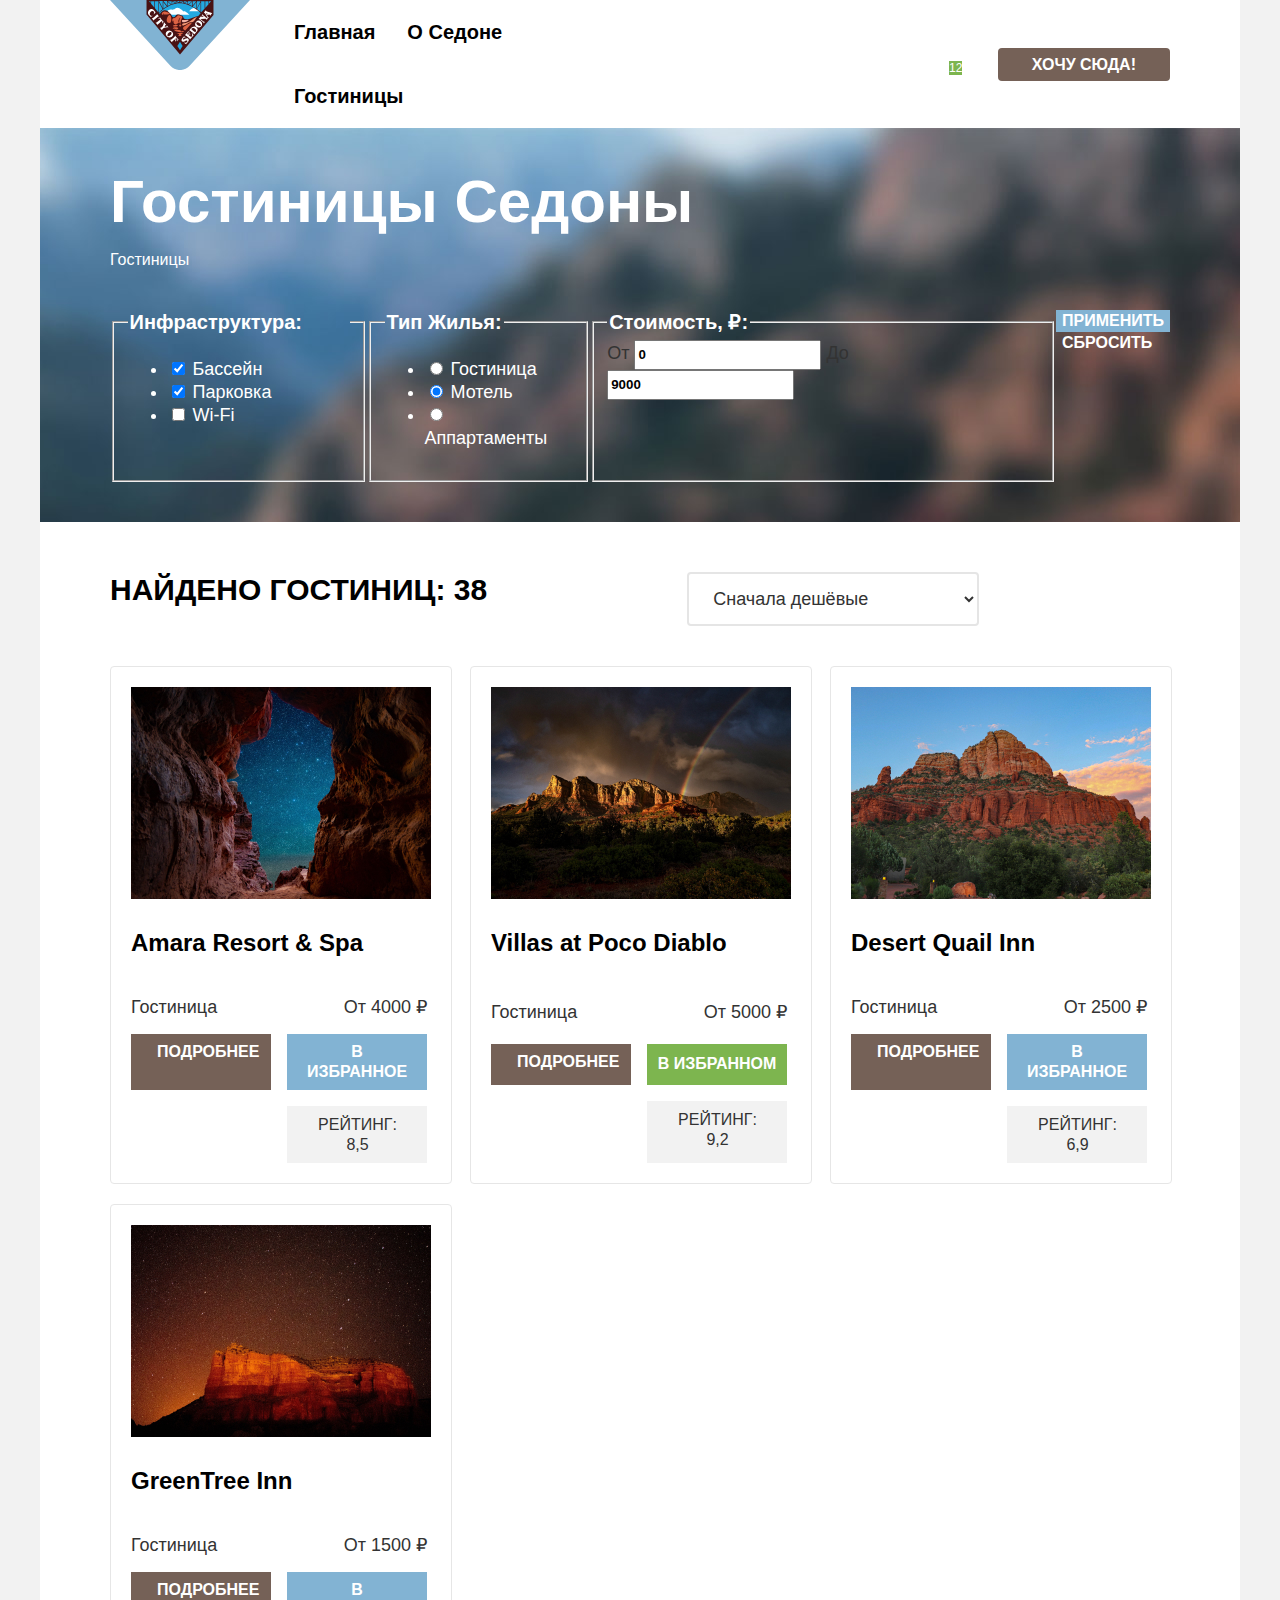
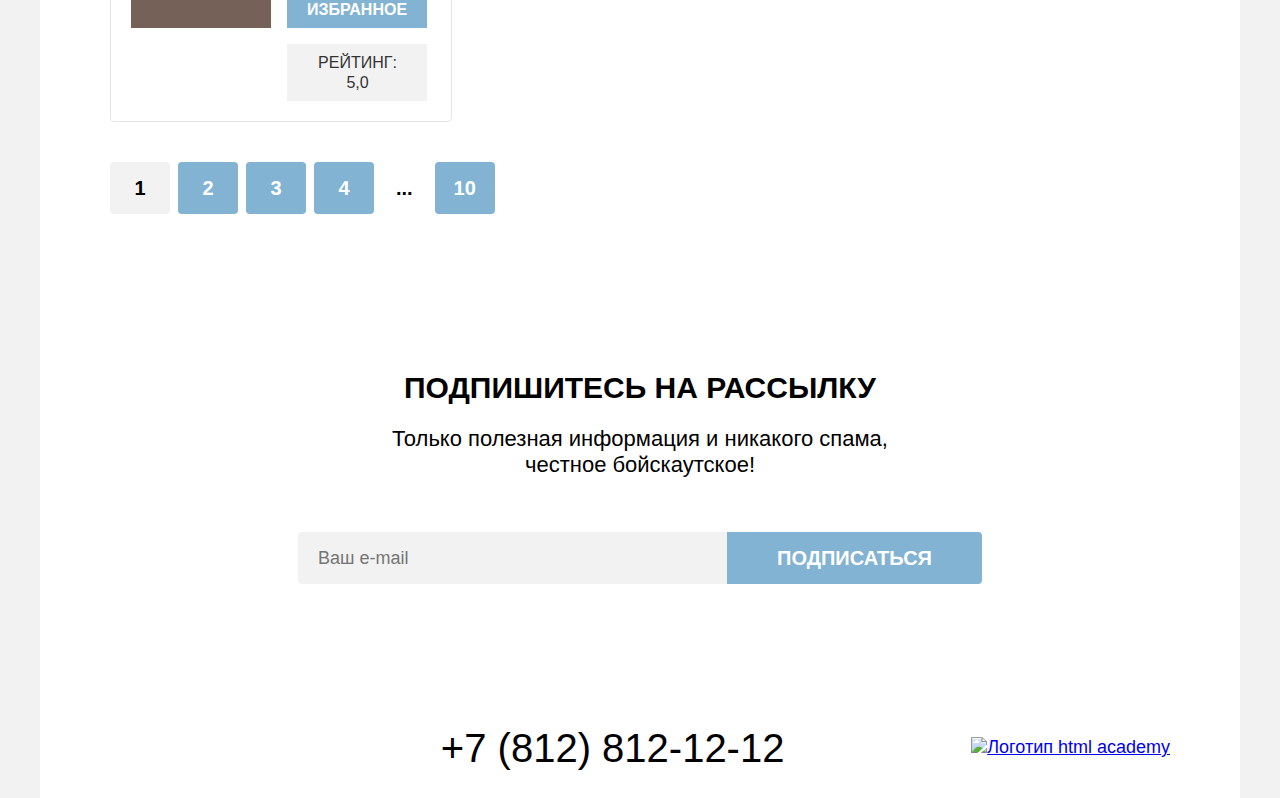
==== commit 10208471: "Вставка иконок и декоративных элементов" ====
--- a/catalog.html
+++ b/catalog.html
@@ -25,11 +25,11 @@
         </ul>
         <ul class="navigation-list navigation-users">
           <li class="navigation-item">
-            <a class="navigation-link" href="#">
+            <a class="navigation-link serch-icon" href="#">
               <span class="visually-hidden">Поиск</span></a>
           </li>
           <li class="navigation-item">
-            <a class="navigation-link" href="#">
+            <a class="navigation-link favorites-icon" href="#">
               <span class="visually-hidden">Добавлено в избранное</span>
               <span class="navigation-like">12</span></a>
           </li>
@@ -58,7 +58,7 @@
         <h2 class="visually-hidden">Список товаров с фильтрами</h2>
         <form class="catalog-filter" action="https://echo.htmlacademy.ru/" method="get">
           <fieldset class="catalog-filter-group">
-            <legend class="catalog-filter-title">Инфраструктура:</legend>
+            <legend class="catalog-filter-title infrastructure">Инфраструктура:</legend>
             <ul class="catalog-filter-list">
               <li class="catalog-filter-item">
                 <label class="control">
@@ -81,7 +81,7 @@
             </ul>
           </fieldset>
           <fieldset class="catalog-filter-group">
-            <legend class="catalog-filter-title">Тип Жилья:</legend>
+            <legend class="catalog-filter-title type">Тип Жилья:</legend>
             <ul class="catalog-filter-list">
               <li class="catalog-filter-item">
                 <label class="control">
@@ -104,7 +104,7 @@
             </ul>
           </fieldset>
           <fieldset class="catalog-filter-cost">
-            <legend class="catalog-filter-title">Стоимость, ₽:</legend>
+            <legend class="catalog-filter-title price">Стоимость, ₽:</legend>
             <div>
               <label class="range-cost">От</label>
                 <input class="range-input" type="number" value="0" name="min-price">
--- a/styles/style.css
+++ b/styles/style.css
@@ -443,6 +443,12 @@
 .catalog-filter {
   display: flex;
   margin: 0 auto;
+  width: 1060px;
+}
+
+.infrastructure {
+  width: 150px;
+  padding-right: 70px;
 }
 
 .inner-header-title {
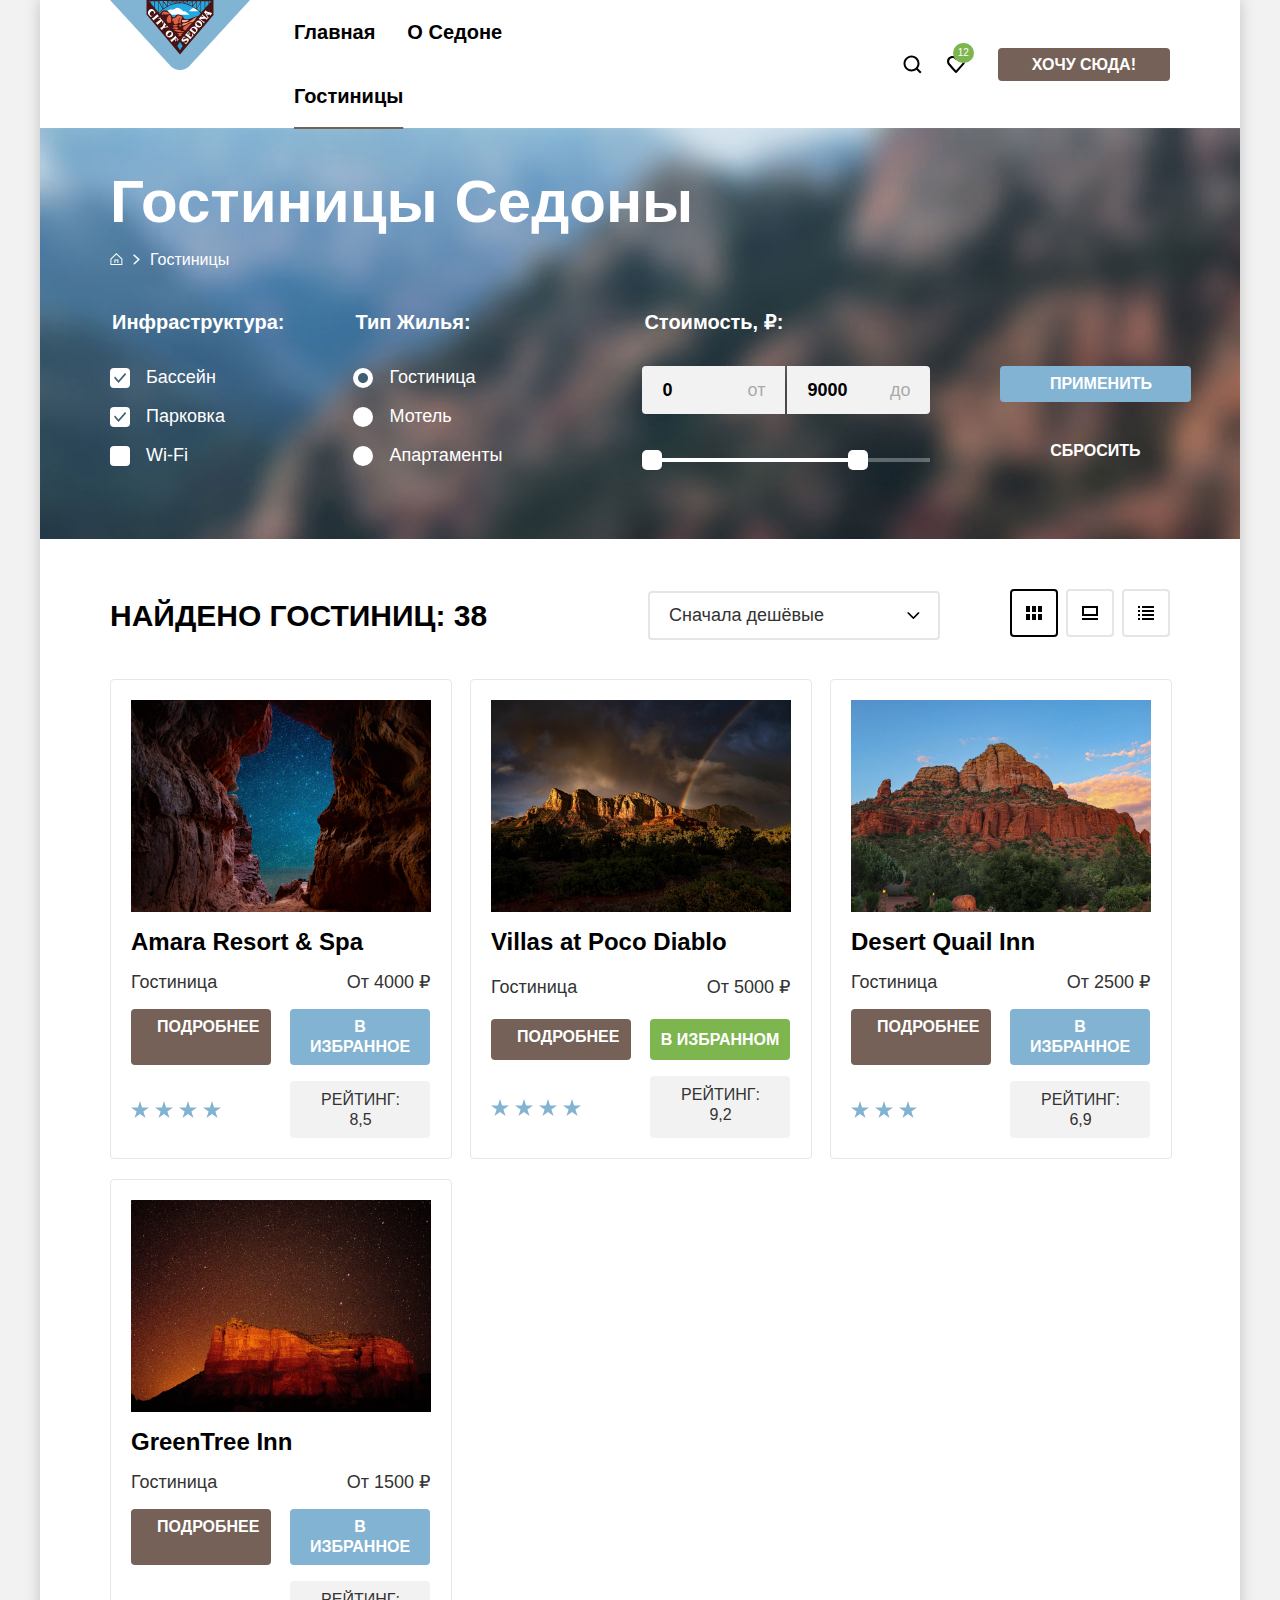
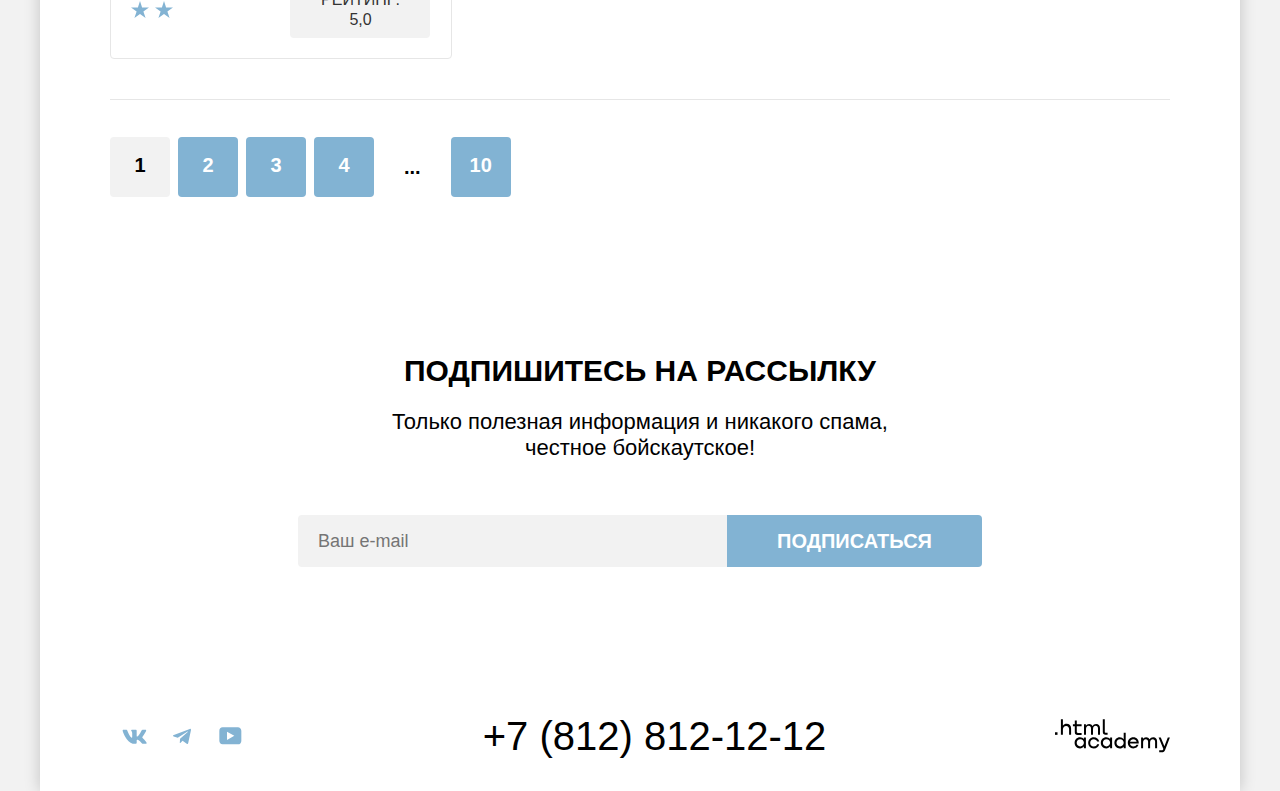
==== commit 6d35758b: "Merge pull request #1 from annabukre/master" ====
--- a/catalog.html
+++ b/catalog.html
@@ -4,252 +4,350 @@
     <meta charset="UTF-8">
     <title>Каталог</title>
     <link rel="stylesheet" href="styles/style.css">
+    <link rel="icon" href="favicon.ico">
+    <link rel="icon" type="image/png" href="images/favicon.png">
   </head>
   <body>
     <div class="container">
-    <header class="page-header" data-test="header">
-      <nav class="navigation">
-        <a class="navigation-logo" href="index.html">
-          <img class="page-header-logo" src="images/logo/cityofsedona.svg" width="140" height="70" alt="Логотип Седона">
-        </a>
-        <ul class="navigation-list">
-          <li class="navigation-item">
-            <a class="navigation-link" href="index.html">Главная</a>
-          </li>
-          <li class="navigation-item">
-            <a class="navigation-link" href="#">О Седоне</a>
-          </li>
-          <li class="navigation-item">
-            <a class="navigation-link navigation-link-current" href="catalog.html">Гостиницы</a>
-          </li>
-        </ul>
-        <ul class="navigation-list navigation-users">
-          <li class="navigation-item">
-            <a class="navigation-link serch-icon" href="#">
-              <span class="visually-hidden">Поиск</span></a>
-          </li>
-          <li class="navigation-item">
-            <a class="navigation-link favorites-icon" href="#">
-              <span class="visually-hidden">Добавлено в избранное</span>
-              <span class="navigation-like">12</span></a>
-          </li>
-          <li class="navigation-item">
-            <a class="button navigation-button" href="#">Хочу сюда!</a>
-          </li>
-        </ul>
-      </nav>
-    </header>
-    <main class="main-inner" data-test="main">
-      <div class="main-inner-style">
-      <header class="header-title">
-        <h1 class="inner-header-title">Гостиницы Седоны</h1>
+      <header class="page-header" data-test="header">
+        <nav class="navigation">
+          <a class="navigation-logo" href="index.html">
+            <img class="page-header-logo" src="images/logo/cityofsedona.svg" width="140" height="70"
+              alt="Логотип Седона">
+          </a>
+          <ul class="navigation-list">
+            <li class="navigation-item">
+              <a class="navigation-link" href="index.html">Главная</a>
+            </li>
+            <li class="navigation-item">
+              <a class="navigation-link" href="#">О Седоне</a>
+            </li>
+            <li class="navigation-item">
+              <a class="navigation-link navigation-link-current" href="catalog.html">Гостиницы</a>
+            </li>
+          </ul>
+          <ul class="navigation-list navigation-users">
+            <li class="navigation-item">
+              <a class="navigation-link serch-icon" href="#">
+                <svg class="navigation-serch-icon" aria-hidden="true" focusabe="fales" width="20" height="20"
+                  viewBox="0 0 20 20" fill="none" xmlns="http://www.w3.org/2000/svg">
+                  <path
+                    d="M19.5 18.0083L15.8 14.3287C16.8 13.0359 17.5 11.3453 17.5 9.4558C17.5 5.08011 13.9 1.5 9.5 1.5C5.1 1.5 1.5 5.17956 1.5 9.55525C1.5 13.9309 5.1 17.511 9.5 17.511C11.3 17.511 13 16.9144 14.4 15.8204L18.1 19.5L19.5 18.0083ZM9.5 15.5221C6.2 15.5221 3.5 12.837 3.5 9.55525C3.5 6.27348 6.2 3.5884 9.5 3.5884C12.8 3.5884 15.5 6.27348 15.5 9.55525C15.5 12.837 12.8 15.5221 9.5 15.5221Z"
+                    fill="currentColor" />
+                </svg>
+                <span class="visually-hidden">Поиск</span></a>
+            </li>
+            <li class="navigation-item">
+              <a class="navigation-link favorites-icon" href="#">
+                <svg class="navigation-favorites-icon" aria-hidden="true" focusabe="fales" width="20" height="20"
+                  viewBox="0 0 20 20" fill="none" xmlns="http://www.w3.org/2000/svg">
+                  <path
+                    d="M9.9 19C9.6 19 9.3 18.9 9.1 18.6C3.7 12.5 2.4 11.1 2.1 10.7C1.4 9.8 1 8.6 1 7.4C1 4.4 3.4 2 6.5 2C7.8 2 9 2.5 10 3.3C11 2.5 12.3 2 13.5 2C16.5 2 19 4.4 19 7.4C19 8.7 18.5 9.9 17.7 10.8L10.7 18.7C10.5 18.9 10.3 19 9.9 19ZM3.9 9.5C4.2 9.9 7.4 13.5 10 16.4L16.2 9.4C16.7 8.9 16.9 8.2 16.9 7.4C16.9 5.6 15.4 4.1 13.6 4.1C12.6 4.1 11.6 4.6 10.9 5.4C10.6 5.7 10.3 5.8 10 5.8C9.7 5.8 9.4 5.6 9.2 5.4C8.5 4.6 7.5 4.1 6.5 4.1C4.7 4.1 3.2 5.6 3.2 7.4C3.1 8.3 3.5 9 3.9 9.5C3.8 9.5 3.8 9.5 3.9 9.5Z"
+                    fill="currentColor" />
+                </svg>
+                <span class="visually-hidden">Добавлено в избранное</span>
+                <span class="navigation-like">12</span></a>
+            </li>
+            <li class="navigation-item">
+              <a class="button information-button" href="#">Хочу сюда!</a>
+            </li>
+          </ul>
+        </nav>
       </header>
-      <nav class="inner-header">
-        <ol class="breadcrumbs">
-          <li class="breadcrumbs-item">
-            <a class="visually-hidden" href="index.html">Главная</a>
-          </li>
-          <li class="breadcrumbs-item">
-            <a class="breadcrumbs-link">Гостиницы</a>
-          </li>
-        </ol>
-      </nav>
-      <section class="filters" data-test=" filter">
-        <h2 class="visually-hidden">Список товаров с фильтрами</h2>
-        <form class="catalog-filter" action="https://echo.htmlacademy.ru/" method="get">
-          <fieldset class="catalog-filter-group">
-            <legend class="catalog-filter-title infrastructure">Инфраструктура:</legend>
-            <ul class="catalog-filter-list">
-              <li class="catalog-filter-item">
-                <label class="control">
-                  <input class="control-input" type="checkbox" name="pool" checked>
-                  Бассейн
-                </label>
-              </li>
-              <li class="catalog-filter-item">
-                <label class="control">
-                  <input class="control-input" type="checkbox" name="parking" checked>
-                  Парковка
-                </label>
-              </li>
-              <li class="catalog-filter-item">
-                <label class="control">
-                  <input class="control-input" type="checkbox" name="wifi">
-                  Wi-Fi
-                </label>
+      <main class="main-inner" data-test="main">
+        <div class="main-inner-style">
+          <header class="header-title">
+            <h1 class="inner-header-title">Гостиницы Седоны</h1>
+          </header>
+          <nav class="inner-header">
+            <ol class="breadcrumbs">
+              <li class="breadcrumbs-item breadcrumbs-icon">
+                <svg width="13" height="12" viewBox="0 0 13 12" fill="none" xmlns="http://www.w3.org/2000/svg">
+                  <path
+                    d="M6.39282 0L0.392822 5.80006V12.0001H12.3928V5.80006L6.39282 0ZM11.3928 11.0001H1.39282V6.20005L6.39282 1.4L11.3928 6.20005V11.0001Z"
+                    fill="white" />
+                  <path d="M4.39282 10.0001H5.39282V7.50005H7.39282V10.0001H8.39282V6.50005H4.39282V10.0001Z"
+                    fill="white" />
+                </svg>
+
+                <a class="visually-hidden" href="index.html">Главная</a>
+              </li>
+              <li class="breadcrumbs-item">
+                <a class="breadcrumbs-link">Гостиницы</a>
+              </li>
+            </ol>
+          </nav>
+          <section class="filters" data-test="filter">
+            <h2 class="visually-hidden">Список товаров с фильтрами</h2>
+            <form class="catalog-filter" action="https://echo.htmlacademy.ru/" method="get">
+              <fieldset class="catalog-filter-group infrastructure-filter">
+                <legend class="catalog-filter-title">Инфраструктура:</legend>
+                <ul class="catalog-filter-list">
+                  <li class="catalog-filter-item">
+                    <label class="control">
+                      <input class="control-input visually-hidden" type="checkbox" name="pool" checked>
+                      <span class="control-input-img input-checkbox">Бассейн</span>
+                    </label>
+                  </li>
+                  <li class="catalog-filter-item">
+                    <label class="control">
+                      <input class="control-input visually-hidden" type="checkbox" name="parking" checked>
+                      <span class="control-input-img input-checkbox">Парковка</span>
+                    </label>
+                  </li>
+                  <li class="catalog-filter-item">
+                    <label class="control">
+                      <input class="control-input visually-hidden" type="checkbox" name="wifi">
+                      <span class="control-input-img input-checkbox">Wi-Fi</span>
+                    </label>
+                  </li>
+                </ul>
+              </fieldset>
+              <fieldset class="catalog-filter-group type-filter">
+                <legend class="catalog-filter-title">Тип Жилья:</legend>
+                <ul class="catalog-filter-list">
+                  <li class="catalog-filter-item">
+                    <label class="control">
+                      <input class="control-input visually-hidden" type="radio" name="housing-type" value="hotel"
+                        checked>
+                      <span class="control-input-img input-radio">Гостиница</span>
+                    </label>
+                  </li>
+                  <li class="catalog-filter-item">
+                    <label class="control">
+                      <input class="control-input visually-hidden" type="radio" name="housing-type" value="motel">
+                      <span class="control-input-img input-radio">Мотель</span>
+                    </label>
+                  </li>
+                  <li class="catalog-filter-item">
+                    <label class="control">
+                      <input class="control-input visually-hidden" type="radio" name="housing-type" value="apartment">
+                      <span class="control-input-img input-radio">Апартаменты</span>
+                    </label>
+                  </li>
+                </ul>
+              </fieldset>
+              <fieldset class="catalog-filter-cost price-filter">
+                <legend class="catalog-filter-title">Стоимость, ₽:</legend>
+                <div class="price-wrapper">
+                  <label class="range-cost">
+                    <span class="range-cost-text">от</span>
+                    <input class="range-input min-price" type="number" value="0" name="min-price">
+                  </label>
+                  <label class="range-cost">
+                    <span class="range-cost-text">до</span>
+                    <input class="range-input max-price" type="number" value="9000" name="max-price">
+                  </label>
+                </div>
+                <div class="range-scale">
+                  <div class="range-bar">
+                    <button class="range-toggle toggle-min" type="button">
+                      <span class="visually-hidden">Минимальная цена</span>
+                    </button>
+                    <button class="range-toggle toggle-max" type="button">
+                      <span class="visually-hidden">Максимальная цена</span>
+                    </button>
+                  </div>
+                </div>
+              </fieldset>
+              <div class="catalog-filter-button">
+                <button class="catalog-button-submit button-not-selected" type="submit">Применить</button>
+                <button class="catalog-button-reset" type="reset">Сбросить</button>
+              </div>
+            </form>
+          </section>
+        </div>
+        <section class="catalog-products" data-test="catalog">
+          <div class="search-product-list">
+            <h2 class="catalog-products-title">Найдено гостиниц: <span>38</span></h2>
+            <select class="select-control" aria-label="Сортировка">
+              <option value="cheap">Сначала дешёвые</option>
+              <option value="expensive">Сначала дорогие</option>
+              <option value="popular">Сначала популярные</option>
+            </select>
+            <ul class="view-buttons">
+              <li class="view-buttons-item">
+                <a class="view-buttons-check buttons-check-current option" type="button">
+                  <span class="visually-hidden">Показать плиткой</span>
+                </a>
+              </li>
+              <li class="view-buttons-item">
+                <a class="view-buttons-card option" type="button">
+                  <span class="visually-hidden">Показать карточками</span>
+                </a>
+              </li>
+              <li class="view-buttons-item">
+                <a class="view-buttons-list option" type="button">
+                  <span class="visually-hidden">Показать списком</span>
+                </a>
               </li>
             </ul>
-          </fieldset>
-          <fieldset class="catalog-filter-group">
-            <legend class="catalog-filter-title type">Тип Жилья:</legend>
-            <ul class="catalog-filter-list">
-              <li class="catalog-filter-item">
-                <label class="control">
-                  <input class="control-input" type="radio" name="housing-type" value="hotel" checked>
-                  Гостиница
-                </label>
-              </li>
-              <li class="catalog-filter-item">
-                <label class="control">
-                  <input class="control-input" type="radio" name="housing-type" value="motel" checked>
-                  Мотель
-                </label>
-              </li>
-              <li class="catalog-filter-item">
-                <label class="control">
-                  <input class="control-input" type="radio" name="housing-type" value="apartment">
-                  Аппартаменты
-                </label>
-              </li>
-            </ul>
-          </fieldset>
-          <fieldset class="catalog-filter-cost">
-            <legend class="catalog-filter-title price">Стоимость, ₽:</legend>
-            <div>
-              <label class="range-cost">От</label>
-                <input class="range-input" type="number" value="0" name="min-price">
-              <label class="range-cost">До</label>
-                <input class="range-input" type="number" value="9000" name="max-price">
-            </div>
-          </fieldset>
-          <div class="catalog-filter-button">
-          <button class="catalog-button-submit" type="submit">Применить</button>
-          <button class="catalog-button-reset" type="reset">Сбросить</button>
           </div>
-        </form>
-      </section>
-    </div>
-      <section class="catalog-products" data-test="catalog">
-        <div class="search-product-list">
-        <h2 class="catalog-products-title">Найдено гостиниц: <span>38</span></h2>
-        <select class="select-control" aria-label="Сортировка">
-          <option value="cheap">Сначала дешёвые</option>
-          <option value="expensive">Сначала дорогие</option>
-          <option value="popular">Сначала популярные</option>
-        </select>
-        <ul class="view-buttons">
-          <li class="view-buttons-item">
-            <a class="view-buttons-check" href="#">
-              <span class="visually-hidden">Показать плиткой</span>
+          <ul class="product-list">
+            <li class="product-card">
+              <a class="product-card-link" href="catalog.html">
+                <img class="product-card-image" src="images/catalog/hotel-amara.jpg" width="300" height="212"
+                  alt="Звездное небо между гор">
+                <h3 class="product-card-title">Amara Resort & Spa</h3>
+              </a>
+              <p class="product-card-type">Гостиница</p>
+              <p class="product-card-price">От 4000 ₽</p>
+              <a class="product-card-button information-button" href="#">подробнее</a>
+              <button class="button-favorite button-not-selected" type="button">в избранное</button>
+              <p class="product-card-stars hotel-stars-4"><span class="visually-hidden">4 звезды</span></p>
+              <p class="product-card-rating">Рейтинг: 8,5</p>
+            </li>
+            <li class="product-card">
+              <a class="product-card-link" href="catalog.html">
+                <img class="product-card-image" src="images/catalog/hotel-villas.jpg" width="300" height="212"
+                  alt="Радуга на фоне гор">
+                <h3 class="product-card-title">Villas at Poco Diablo</h3>
+              </a>
+              <p class="product-card-type">Гостиница</p>
+              <p class="product-card-price">От 5000 ₽</p>
+              <a class="product-card-button information-button" href="#">подробнее</a>
+              <button class="button-favorite-selected" type="button">в избранном</button>
+              <p class="product-card-stars hotel-stars-4"><span class="visually-hidden">4 звезды</span></p>
+              <p class="product-card-rating">Рейтинг: 9,2</p>
+            </li>
+            <li class="product-card">
+              <a class="product-card-link" href="catalog.html">
+                <img class="product-card-image" src="images/catalog/hotel-desert.jpg" width="300" height="212"
+                  alt="Зеленые деревья на фоне гор">
+                <h3 class="product-card-title">Desert Quail Inn</h3>
+              </a>
+              <p class="product-card-type">Гостиница</p>
+              <p class="product-card-price">От 2500 ₽</p>
+              <a class="product-card-button information-button" href="#">подробнее</a>
+              <button class="button-favorite button-not-selected" type="button">в избранное</button>
+              <p class="product-card-stars hotel-stars-3"><span class="visually-hidden">3 звезды</span></p>
+              <p class="product-card-rating">Рейтинг: 6,9</p>
+            </li>
+            <li class="product-card">
+              <a class="product-card-link" href="catalog.html">
+                <img class="product-card-image" src="images/catalog/hotel-greentree.jpg" width="300" height="212"
+                  alt="Вид на горы ночью">
+                <h3 class="product-card-title">GreenTree Inn</h3>
+              </a>
+              <p class="product-card-type">Гостиница</p>
+              <p class="product-card-price">От 1500 ₽</p>
+              <a class="product-card-button information-button" href="#">подробнее</a>
+              <button class="button-favorite button-not-selected" type="button">в избранное</button>
+              <p class="product-card-stars hotel-stars-2"><span class="visually-hidden">2 звезды</span></p>
+              <p class="product-card-rating">Рейтинг: 5,0</p>
+            </li>
+          </ul>
+          <ul class="pagination">
+            <li class="pagination-item">
+              <a class="pagination-link pagination-current">1</a>
+            </li>
+            <li class="pagination-item">
+              <a class="pagination-link" href="#">2</a>
+            </li>
+            <li class="pagination-item">
+              <a class="pagination-link" href="#">3</a>
+            </li>
+            <li class="pagination-item">
+              <a class="pagination-link" href="#">4</a>
+            </li>
+            <li class="pagination-item">
+              <span class="pagination-dots">...</span>
+            </li>
+            <li class="pagination-item">
+              <a class="pagination-link" href="#">10</a>
+            </li>
+          </ul>
+        </section>
+        <section class="newsletter" data-test="subscribe">
+          <h2 class="newsletter-title">Подпишитесь на рассылку</h2>
+          <p class="newsletter-description">Только полезная информация и никакого спама,<br> честное бойскаутское!</p>
+          <form class="newsletter-form" action="#" method="post">
+            <label class="visually-hidden" for="newsletter-email">Ваш e-mail</label>
+            <input class="field" placeholder="Ваш e-mail" type="email" name="newsletter-email" id="newsletter-email"
+              required>
+            <button class="newsletter-button button-not-selected" type="submit">Подписаться
+            </button>
+          </form>
+        </section>
+      </main>
+      <footer class="page-footer" data-test="footer">
+        <ul class="social-list">
+          <li class="social-item">
+            <a class="footer-social" href="https://vk.com/htmlacademy">
+              <svg class="footer-social-link" aria-hidden="true" focusabe="fales" width="25" height="15"
+                viewBox="0 0 25 15" fill="none" xmlns="http://www.w3.org/2000/svg">
+                <path fill-rule="evenodd" clip-rule="evenodd"
+                  d="M24.1164 1.80445C24.2824 1.25845 24.1164 0.856445 23.3214 0.856445H20.6964C20.0284 0.856445 19.7204 1.20345 19.5534 1.58645C19.5534 1.58645 18.2184 4.78245 16.3274 6.85845C15.7154 7.46045 15.4374 7.65145 15.1034 7.65145C14.9364 7.65145 14.6854 7.46045 14.6854 6.91345V1.80445C14.6854 1.14845 14.5014 0.856445 13.9454 0.856445H9.81738C9.40038 0.856445 9.14938 1.16045 9.14938 1.44945C9.14938 2.07045 10.0954 2.21445 10.1924 3.96245V7.76045C10.1924 8.59345 10.0394 8.74444 9.70538 8.74444C8.81538 8.74444 6.65038 5.53345 5.36538 1.85945C5.11638 1.14445 4.86438 0.856445 4.19338 0.856445H1.56638C0.816382 0.856445 0.666382 1.20345 0.666382 1.58645C0.666382 2.26845 1.55638 5.65645 4.81138 10.1374C6.98138 13.1974 10.0364 14.8564 12.8194 14.8564C14.4884 14.8564 14.6944 14.4884 14.6944 13.8534V11.5404C14.6944 10.8034 14.8524 10.6564 15.3814 10.6564C15.7714 10.6564 16.4384 10.8484 17.9964 12.3234C19.7764 14.0724 20.0694 14.8564 21.0714 14.8564H23.6964C24.4464 14.8564 24.8224 14.4884 24.6064 13.7604C24.3684 13.0364 23.5184 11.9854 22.3914 10.7384C21.7794 10.0284 20.8614 9.26345 20.5824 8.88045C20.1934 8.38945 20.3044 8.17044 20.5824 7.73345C20.5824 7.73345 23.7824 3.30745 24.1154 1.80445H24.1164Z"
+                  fill="currentColor" />
+              </svg>
+              <span class="visually-hidden">ВКонтакте</span>
             </a>
           </li>
-          <li class="view-buttons-item">
-            <a class="view-buttons-card" href="#">
-              <span class="visually-hidden">Показать карточками</span>
+          <li class="social-item">
+            <a class="footer-social" href="https://t.me/htmlacademy">
+              <svg class="footer-social-link" aria-hidden="true" focusabe="fales" width="18" height="16"
+                viewBox="0 0 18 16" fill="none" xmlns="http://www.w3.org/2000/svg">
+                <path
+                  d="M16.785 0.955705L0.840489 7.1042C-0.247661 7.54126 -0.241365 8.14828 0.640845 8.41897L4.73445 9.69597L14.2058 3.72014C14.6537 3.44766 15.0629 3.59424 14.7265 3.89281L7.05283 10.8183H7.05103L7.05283 10.8192L6.77045 15.0387C7.18413 15.0387 7.36669 14.8489 7.59871 14.625L9.58705 12.6915L13.7229 15.7464C14.4855 16.1664 15.0332 15.9506 15.2229 15.0405L17.9379 2.2453C18.2158 1.13107 17.5126 0.626562 16.785 0.955705Z"
+                  fill="currentColor" />
+              </svg>
+              <span class="visually-hidden">Телеграм</span>
             </a>
           </li>
-          <li class="view-buttons-item">
-            <a class="view-buttons-list" href="#">
-              <span class="visually-hidden">Показать списком</span>
+          <li class="social-item">
+            <a class="footer-social" href="https://www.youtube.com/user/htmlacademyru">
+              <span class="visually-hidden">YouTube</span>
+              <svg class="footer-social-link" aria-hidden="true" focusabe="fales" width="23" height="18"
+                viewBox="0 0 23 18" fill="none" xmlns="http://www.w3.org/2000/svg">
+                <path
+                  d="M18.9402 0.356445H3.50738C1.64668 0.356445 0.333252 1.9502 0.333252 3.75645V13.8502C0.333252 15.7627 1.64668 17.3564 3.50738 17.3564H19.1591C20.8009 17.3564 22.3333 15.7627 22.3333 13.9564V3.75645C22.1143 1.9502 20.8009 0.356445 18.9402 0.356445ZM7.99494 12.8939V4.81894L15.3283 8.85645L7.99494 12.8939Z"
+                  fill="currentColor" />
+              </svg>
             </a>
           </li>
         </ul>
-        </div>
-        <ul class="product-list">
-          <li class="product-card">
-            <a class="product-card-link" href="catalog.html">
-              <img class="product-card-image" src="images/catalog/hotel-amara.jpg" width="300" height="212" alt="Звездное небо между гор">
-              <h3 class="product-card-title">Amara Resort & Spa</h3>
-            </a>
-            <p class="product-card-type">Гостиница</p>
-            <p class="product-card-price">От 4000 ₽</p>
-            <a class="product-card-button" href="#">подробнее</a>
-            <button class="button-favorite" type="button">в избранное</button>
-            <p class="product-card-stars hotel-stars-4"><span class="visually-hidden">4 звезды</span></p>
-            <p class="product-card-rating">Рейтинг: 8,5</p>
-          </li>
-          <li class="product-card">
-            <a class="product-card-link" href="catalog.html">
-              <img class="product-card-image" src="images/catalog/hotel-villas.jpg" width="300" height="212" alt="Радуга на фоне гор">
-              <h3 class="product-card-title">Villas at Poco Diablo</h3>
-            </a>
-            <p class="product-card-type">Гостиница</p>
-            <p class="product-card-price">От 5000 ₽</p>
-            <a class="product-card-button" href="#">подробнее</a>
-            <button class="button-favorite-selected" type="button">в избранном</button>
-            <p class="product-card-stars hotel-stars-4"><span class="visually-hidden">4 звезды</span></p>
-            <p class="product-card-rating">Рейтинг: 9,2</p>
-          </li>
-          <li class="product-card">
-            <a class="product-card-link" href="catalog.html">
-              <img class="product-card-image" src="images/catalog/hotel-desert.jpg" width="300" height="212" alt="Зеленые деревья на фоне гор">
-              <h3 class="product-card-title">Desert Quail Inn</h3>
-            </a>
-            <p class="product-card-type">Гостиница</p>
-            <p class="product-card-price">От 2500 ₽</p>
-            <a class="product-card-button" href="#">подробнее</a>
-            <button class="button-favorite" type="button">в избранное</button>
-            <p class="product-card-stars hotel-stars-4"><span class="visually-hidden">3 звезды</span></p>
-            <p class="product-card-rating">Рейтинг: 6,9</p>
-          </li>
-          <li class="product-card">
-            <a class="product-card-link" href="catalog.html">
-              <img class="product-card-image" src="images/catalog/hotel-greentree.jpg" width="300" height="212" alt="Вид на горы ночью">
-              <h3 class="product-card-title">GreenTree Inn</h3>
-            </a>
-            <p class="product-card-type">Гостиница</p>
-            <p class="product-card-price">От 1500 ₽</p>
-            <a class="product-card-button" href="#">подробнее</a>
-            <button class="button-favorite" type="button">в избранное</button>
-            <p class="product-card-stars hotel-stars-4"><span class="visually-hidden">2 звезды</span></p>
-            <p class="product-card-rating">Рейтинг: 5,0</p>
-          </li>
-        </ul>
-        <ul class="pagination">
-          <li class="pagination-item">
-            <a class="pagination-link pagination-current">1</a>
-          </li>
-          <li class="pagination-item">
-            <a class="pagination-link" href="#">2</a>
-          </li>
-          <li class="pagination-item">
-            <a class="pagination-link" href="#">3</a>
-          </li>
-          <li class="pagination-item">
-            <a class="pagination-link" href="#">4</a>
-          </li>
-          <li class="pagination-item">
-            <span class="pagination-dots">...</span>
-          </li>
-          <li class="pagination-item">
-            <a class="pagination-link" href="#">10</a>
-          </li>
-        </ul>
-      </section>
-      <section class="newsletter" data-test="subscribe">
-        <h2 class="newsletter-title">Подпишитесь на рассылку</h2>
-        <p class="newsletter-description">Только полезная информация и никакого спама,<br> честное бойскаутское!</p>
-        <form class="newsletter-form" action="#" method="post">
-          <label class="visually-hidden" for="newsletter-email">Ваш e-mail</label>
-          <input class="field" placeholder="Ваш e-mail" type="email" name="newsletter-email" id="newsletter-email"
-            required>
-          <button class="button newsletter-button" type="submit">
-            <span class="newsletter-subscribe">Подписаться</span>
-          </button>
-        </form>
-      </section>
-    </main>
-    <footer class="page-footer" data-test="footer">
-      <ul class="social-list">
-        <li class="social-item">
-          <a class="button" href="https://vk.com/htmlacademy">
-            <span class="visually-hidden">ВКонтакте</span>
-          </a>
-        </li>
-        <li class="social-item">
-          <a class="button" href="https://t.me/htmlacademy">
-            <span class="visually-hidden">Телеграм</span>
-          </a>
-        </li>
-        <li class="social-item">
-          <a class="button" href="https://www.youtube.com/user/htmlacademyru">
-            <span class="visually-hidden">YouTube</span>
-          </a>
-        </li>
-      </ul>
-      <a class="number-phone" href="tel:88128121212">+7 (812) 812-12-12</a>
-      <a class="logo-img" href="https://htmlacademy.ru/"><img class="logo-img" src="images/html academy.svg" width="115" height="33" alt="Логотип html academy"></a>
-    </footer>
-  </div>
+        <a class="number-phone" href="tel:88128121212">+7 (812) 812-12-12</a>
+        <a class="logo-img" href="https://htmlacademy.ru/">
+          <span class="visually-hidden">Логотип html academy</span>
+          <svg class="logo-img-link" aria-hidden="true" focusabe="fales" width="115" height="34" viewBox="0 0 115 34"
+            fill="none" xmlns="http://www.w3.org/2000/svg">
+            <path d="M0 13.2564V15.8564H2.5V13.2564H0Z" fill="currentColor" />
+            <path
+              d="M11.6 4.85645C10 4.85645 8.8 5.55645 8 6.55645H7.9V0.356445H5.9V15.8564H7.9V10.5564C7.9 8.45645 9.2 6.95645 11.2 6.95645C13 6.95645 14.1 8.35645 14.1 10.1564V15.8564H16.1V9.75644C16.2 6.75644 14.3 4.85645 11.6 4.85645Z"
+              fill="currentColor" />
+            <path
+              d="M26.6 5.15645H21.8V1.45645H19.8V5.25645H17.9V7.25645H19.8V13.2564C19.8 14.9564 20.8 15.9564 22.5 15.9564H26.6V13.9564H22.9C22.2 13.9564 21.8 13.5564 21.8 12.8564V7.15645H26.6V5.15645Z"
+              fill="currentColor" />
+            <path
+              d="M41.1 4.95645C39.5 4.95645 38.2 5.75644 37.6 7.05645H37.5C36.9 5.85645 35.7 4.95645 34.1 4.95645C32.7 4.95645 31.6 5.75645 31 6.75645H30.9V5.15645H29V15.7564H31V10.3564C31 8.35645 32 6.85645 33.6 6.85645C35.1 6.85645 36 7.85645 36 9.45645V15.7564H38V10.1564C38 7.75645 39.4 6.85645 40.6 6.85645C42.1 6.85645 43 7.85645 43 9.45645V15.7564H45V9.25644C45.1 6.75644 43.6 4.95645 41.1 4.95645Z"
+              fill="currentColor" />
+            <path
+              d="M47.8 13.0564C47.8 14.7564 48.8 15.7564 50.6 15.7564H52.6V13.7564H50.9C50.2 13.7564 49.8 13.3564 49.8 12.6564V0.356445H47.8V13.0564Z"
+              fill="currentColor" />
+            <path
+              d="M28.9 20.0564C28 18.9564 26.7 18.2564 25 18.2564C21.9 18.2564 19.6 20.5564 19.6 23.8564C19.6 27.1564 21.9 29.4564 25 29.4564C26.8 29.4564 28 28.6564 28.8 27.5564H28.9V29.1564H30.9V18.5564H28.9V20.0564ZM25.3 27.4564C23.1 27.4564 21.7 25.8564 21.7 23.8564C21.7 21.8564 23.1 20.2564 25.3 20.2564C27.5 20.2564 28.9 21.8564 28.9 23.8564C28.9 25.7564 27.5 27.4564 25.3 27.4564Z"
+              fill="currentColor" />
+            <path
+              d="M44.2 22.3564C43.7 19.9564 41.6 18.2564 38.8 18.2564C35.4 18.2564 33.2 20.7564 33.2 23.8564C33.2 26.9564 35.4 29.4564 38.8 29.4564C41.6 29.4564 43.7 27.6564 44.2 25.2564H42.1C41.7 26.5564 40.4 27.5564 38.8 27.5564C36.6 27.5564 35.2 25.9564 35.2 23.9564C35.2 21.9564 36.6 20.3564 38.8 20.3564C40.4 20.3564 41.6 21.3564 42.1 22.5564H44.2V22.3564Z"
+              fill="currentColor" />
+            <path
+              d="M55.1 20.0564C54.2 18.9564 52.9 18.2564 51.2 18.2564C48.1 18.2564 45.8 20.5564 45.8 23.8564C45.8 27.1564 48.1 29.4564 51.2 29.4564C53 29.4564 54.2 28.6564 55 27.5564H55.1V29.1564H57.1V18.5564H55.1V20.0564ZM51.5 27.4564C49.3 27.4564 47.9 25.8564 47.9 23.8564C47.9 21.8564 49.3 20.2564 51.5 20.2564C53.7 20.2564 55.1 21.8564 55.1 23.8564C55.1 25.7564 53.6 27.4564 51.5 27.4564Z"
+              fill="currentColor" />
+            <path
+              d="M68.7 20.1564C67.8 19.0564 66.5 18.2564 64.8 18.2564C61.7 18.2564 59.4 20.5564 59.4 23.8564C59.4 27.1564 61.6 29.4564 64.8 29.4564C66.5 29.4564 67.8 28.6564 68.6 27.6564H68.7V29.1564H70.7V13.7564H68.7V20.1564ZM65.1 27.4564C62.9 27.4564 61.5 25.8564 61.5 23.8564C61.5 21.8564 62.9 20.2564 65.1 20.2564C67.3 20.2564 68.7 21.8564 68.7 23.8564C68.6 25.8564 67.2 27.4564 65.1 27.4564Z"
+              fill="currentColor" />
+            <path
+              d="M78.3 18.2564C75 18.2564 72.8 20.7564 72.8 23.8564C72.8 26.8564 74.9 29.4564 78.3 29.4564C80.8 29.4564 82.8 28.1564 83.5 25.8564H81.4C80.9 26.8564 79.8 27.4564 78.4 27.4564C76.5 27.4564 75.1 26.1564 75 24.5564H83.8C84 20.9564 81.8 18.2564 78.3 18.2564ZM78.3 20.1564C80 20.1564 81.3 21.1564 81.6 22.7564H75.1C75.4 21.2564 76.6 20.1564 78.3 20.1564Z"
+              fill="currentColor" />
+            <path
+              d="M98.2 18.2564C96.6 18.2564 95.3 19.0564 94.6 20.2564H94.5C93.9 19.0564 92.7 18.2564 91.1 18.2564C89.7 18.2564 88.6 18.9564 88 20.0564V18.5564H86.1V29.1564H88.1V23.7564C88.1 21.7564 89.1 20.3564 90.7 20.2564C92.2 20.2564 93.1 21.2564 93.1 22.8564V29.1564H95.1V23.5564C95.1 21.1564 96.5 20.2564 97.7 20.2564C99.2 20.2564 100.1 21.2564 100.1 22.8564V29.1564H102.1V22.6564C102.2 20.0564 100.7 18.2564 98.2 18.2564Z"
+              fill="currentColor" />
+            <path
+              d="M109.4 27.3564L105.8 18.4564H103.6L108.4 30.0564C108.1 30.9564 107.7 31.2564 106.7 31.2564H104.2V33.2564H106.7C108.5 33.2564 109.5 32.4564 110.2 30.6564L114.9 18.4564H112.8L109.4 27.3564Z"
+              fill="currentColor" />
+          </svg>
+        </a>
+      </footer>
+    </div>
   </body>
 </html>
--- a/styles/style.css
+++ b/styles/style.css
@@ -35,6 +35,7 @@
   display: flex;
   flex-direction: column;
   min-height: 100%;
+  box-shadow: 0 0 15px 0 #00000033;
 }
 
 .main-index {
@@ -72,10 +73,13 @@
   flex-wrap: wrap;
   list-style-type: none;
   align-items: center;
+  position: relative;
+  z-index: 5;
 }
 
 
 .navigation-link {
+  position: relative;
   font-size: 20px;
   line-height: 24px;
   font-weight: 700;
@@ -86,6 +90,12 @@
   display: block;
 }
 
+.navigation-link-current {
+  text-decoration: underline solid #756257;
+  text-decoration-thickness: 2px;
+  text-underline-offset: 24px;
+}
+
 .navigation-users {
   display: flex;
   flex-wrap: wrap;
@@ -97,39 +107,65 @@
   justify-content: flex-end;
 }
 
-.serch-icon {
-  background-image: url("../images/icons/search.svg");
-  background-repeat: no-repeat;
-  background-position: center;
-  padding: 22px 12px;
-  width: 20px;
+
+.navigation-serch-icon {
+  position: absolute;
+  top: 0;
+  bottom: 0;
+  left: 0;
+  margin: auto;
 }
 
 .favorites-icon {
-  background-image: url("../images/icons/heart.svg");
-  background-repeat: no-repeat;
-  background-position: center;
-  padding: 24px 12px 23px;
-  width: 20px;
+  padding: 22px;
+}
+
+.navigation-favorites-icon {
+  position: absolute;
+  top: 0;
+  bottom: 0;
+  left: 0;
+  right: 0;
+  margin: auto;
+}
+
+.navigation-like {
+  font-size: 10px;
+  font-weight: 400;
+  line-height: 10px;
+  text-align: center;
+  background-color: #7DB54F;
+  color: #FFFFFF;
+  border-radius: 10px;
+  padding: 5px;
+  position: absolute;
+  transform-origin: top right;
+  transform: translateX(-3px) translateY(-21px);
 }
 
 .navigation-logo {
+  display: block;
+  position: relative;
   align-self: flex-start;
   width: 138px;
-  margin-bottom: -6px;
-  z-index: 1;
+  z-index: 5;
+}
+
+.page-header-logo {
+  display: block;
+  position: absolute
 }
 
 .hero {
   color:#333333;
   background-color: #333333;
-  background-image: url("../images/main/index-background.jpg");
-  background-size: 100% auto;
+  background-image: url("../images/main/neck.svg"), url("../images/main/index-background.jpg");
+  background-size: 100% auto, cover;
   background-repeat: no-repeat;
   padding-top: 51px;
   padding-bottom: 82px;
-}
-
+  background-position: bottom, left top;
+}
 
 .logo {
   display: block;
@@ -145,7 +181,6 @@
   text-transform: uppercase;
   margin: 0;
 }
-
 
 .title-text {
   text-align: center;
@@ -164,22 +199,19 @@
   margin-bottom: 0;
 }
 
-.title-search,
+.title-search {
+  margin-top: 20px;
+  margin-bottom: 64px;
+}
+
+
 .newsletter-description {
   margin-top: 20px;
   margin-bottom: 54px;
 }
 
 .advantages-lead-text {
-  padding: 69px 274px;
-}
-
-.navigation-like {
-  background-color: #7DB54F;
-  color: #FFFFFF;
-  font-size: 12px;
-  line-height: 10px;
-  font-weight: 400;
+  padding: 69px 274px 90px;
 }
 
 .advantages-list {
@@ -224,7 +256,28 @@
   font-weight: 700;
   text-transform: uppercase;
   margin-top: 0;
-  padding-bottom: 62px;
+}
+
+.dark-line::after {
+  content: "";
+  background-color: #0000004D;
+  display: block;
+  width: 60px;
+  height: 2px;
+  margin: auto;
+  margin-top: 30px;
+  margin-bottom: 30px;
+}
+
+.light-line::after {
+  content: "";
+  background-color: #FFFFFF4D;
+  display: block;
+  width: 60px;
+  height: 2px;
+  margin: auto;
+  margin-top: 30px;
+  margin-bottom: 30px;
 }
 
 .advantages-description {
@@ -247,7 +300,7 @@
  font-size: 24px;
  line-height: 28px;
  font-weight: 700;
- margin-top: 0;
+ margin: 0;
  margin-bottom: 30px;
 }
 
@@ -282,13 +335,77 @@
   background-color: #83B3D31F;
 }
 
-.infrastructure-item:nth-child(even) {
-  background-color: #83B3D333;
+
+.infrastructure-title-icon::before {
+  content: "";
+  display: block;
+  width: 75px;
+  height: 72px;
+  margin: 0 auto;
+  margin-bottom: 30px;
+  background-size: contain;
+  background-repeat: no-repeat;
+  background-position: center;
+}
+
+.house::before {
+  background-image: url("../images/catalog/house.svg");
+}
+
+.food::before {
+  background-image: url("../images/catalog/food.svg");
+}
+
+.souvenirs::before {
+  background-image: url("../images/catalog/gift.svg");
 }
 
 .search-hotel {
   text-align: center;
-  padding: 96px 304px;
+  padding-top: 96px;
+  padding-bottom: 105px;
+  padding-left: 304px;
+  padding-right: 304px;
+}
+
+.information-button {
+  color: #FFFFFF;
+  background-color: #756157;
+  border-radius: 4px;
+  text-transform: uppercase;
+  text-align: center;
+  text-decoration: none;
+}
+
+.information-button:hover {
+  background-color: #615048;
+}
+
+
+.information-button:focus {
+  background-color: #615048;
+}
+
+.information-button:active,
+.button-favorite-selected:active,
+.button-not-selected:active {
+  color: #FFFFFF4D;
+}
+
+.information-button:disabled,
+.button-favorite-selected:disabled,
+.button-not-selected:disabled {
+  background: #E5E5E5;
+  color: #FFFFFF;
+}
+
+.button {
+  font-size: 16px;
+  line-height: 20px;
+  font-weight: 700;
+  padding: 8px 34px;
+  width: 160px;
+  margin-left: 20px;
 }
 
 .search-hotel-button {
@@ -296,15 +413,7 @@
   font-size: 20px;
   line-height: 36px;
   font-weight: 700;
-  text-align: center;
-  color: #FFFFFF;
-  background-color: #756157;
-  text-decoration: none;
-  text-transform: uppercase;
-  padding: 8px 50px;
-  margin-bottom: 96px;
-  border-radius: 4px;
-
+  padding: 13px 50px;
 }
 
 .newsletter {
@@ -330,29 +439,23 @@
   background-image: url("../images/main/subscribe.jpg");
   background-size: 100% auto;
   background-repeat: no-repeat;
-  padding-top: 96px;
 }
 
 .newsletter-form {
   display: flex;
 }
 
-.button {
-  font-size: 16px;
-  line-height: 20px;
-  font-weight: 700;
+.button-not-selected {
   text-align: center;
+  color: #FFFFFF;
+  background-color: #82B3D3;
+  text-decoration: none;
   text-transform: uppercase;
-  color: #FFFFFF;
-  background-color: #756157;
-  text-decoration: none;
-}
-
-.navigation-button {
-  padding: 8px 34px;
-  border-radius: 4px;
-  width: 160px;
-  margin-left: 20px;
+}
+
+.button-not-selected:hover,
+.button-not-selected:focus {
+  background-color: #68A2CA;
 }
 
 .newsletter-button {
@@ -360,18 +463,15 @@
   font-size: 20px;
   line-height: 36px;
   font-weight: 700;
-  text-align: center;
-  color: #FFFFFF;
-  background-color: #82B3D3;
-  text-decoration: none;
   border: #82B3D3;
-  text-transform: uppercase;
   padding: 8px 50px;
   margin: 0;
   border-radius: 0 4px 4px 0;
+  cursor: pointer;
 }
 
 .field {
+  font-family: "PT Sans", sans-serif;
   width: 452px;
   padding: 14px 20px;
   font-size: 18px;
@@ -381,6 +481,16 @@
   border-radius: 4px 0 0 4px;
 }
 
+.field:hover {
+  background-color: #E6E6E6;
+}
+
+.field:focus {
+  outline: 3px solid #83B3D3;
+  outline-offset: -3px;
+  background-color: #E6E6E6;
+}
+
 .page-footer {
   margin: 0 auto;
   width: 1060px;
@@ -403,35 +513,408 @@
 .social-item {
   width: 48px;
   height: 40px;
+  position: relative;
+}
+
+.footer-social-link {
+  position: absolute;
+  top: 0;
+  right: 0;
+  bottom: 0;
+  left: 0;
+  margin: auto;
+  color: #83B3D3;
+}
+
+.footer-social-link:hover,
+.footer-social-link:focus {
+  color: #68A2CA;
+}
+
+.footer-social-link:active {
+  color: #68A2CA4D;
+}
+
+.logo-img {
+  display: flex;
+  min-height: 33px;
+  align-items: center;
+  justify-content: center;
+  color: #000000;
+}
+
+
+
+.logo-img-link:hover,
+.logo-img-link:focus {
+  color: #756157;
+}
+
+.logo-img-link:active {
+  color: #7561574D;
 }
 
 .number-phone {
+  display: flex;
+  align-items: center;
+  justify-content: center;
   font-size: 40px;
+  font-weight: 400;
   line-height: 40px;
+  text-decoration: none;
+  color: #000000;
+  width: 720px;
+  min-height: 50px;
+}
+
+.number-phone:hover,
+.navigation-link:hover {
+  color: #756157;
+}
+
+.number-phone:focus,
+.navigation-link:focus {
+  color: #756157;
+}
+
+.number-phone:active,
+.navigation-link:active {
+  color: #7561574D;
+}
+
+
+.modal-container {
+  position: fixed;
+  top: 0;
+  left: 0;
+  display: flex;
+  width: 100%;
+  height: 100%;
+  background-color: #F2F2F2CC;
+  z-index: 30;
+}
+
+.modal-container-close {
+  display: none;
+}
+
+.modal {
+  position: relative;
+  margin: auto;
+  padding: 64px 70px;
+  background-color: #FFFFFF;
+  box-shadow: 0 25px 50px 0 #00000026;
+  border-radius: 30px;
+  box-sizing: border-box;
+  width: 717px;
+}
+
+.modal-close-button {
+  position: absolute;
+  display: flex;
+  justify-content: center;
+  align-items: center;
+  padding: 0;
+  top: 64px;
+  right: 52px;
+  width: 52px;
+  height: 52px;
+  border-radius: 50%;
+  background-color: #F2F2F2;
+  border: none;
+  cursor: pointer;
+}
+
+.modal-close-button:hover {
+  background-color: #e6e6e6;
+}
+
+.modal-close-button:active {
+  opacity: 30%;
+}
+
+.modal-close-button:focus {
+  outline: 3px solid #83B3D3;
+  background-color: #E6E6E6;
+}
+
+
+.modal-title {
+  font-family: "PT Sans", sans-serif;
+  font-size: 30px;
+  font-weight: 700;
+  line-height: 36px;
+  color: #000000;
+  margin: 0;
+  text-transform: uppercase;
+  margin-bottom: 64px;
+}
+
+.arrival-date {
+  display: grid;
+  grid-template-columns: 137px 440px;
+  align-items: center;
+  align-content: start;
+  row-gap: 4px;
+  margin-bottom: 23px;
+}
+
+.field-modal {
+  font-family: "PT Sans", sans-serif;
+  font-size: 20px;
+  font-weight: 700;
+  line-height: 24px;
+}
+
+.arrival-date-form,
+.departure-date-form {
+  font-family: "PT Sans", sans-serif;
+  font-size: 18px;
+  font-weight: 700;
+  line-height: 24px;
+  color: #000000;
+  width: 440px;
+  height: 48px;
+  padding-left: 20px;
+  padding-right: 20px;
+  background-image: url("../images/icons/calendar.svg");
+  background-repeat: no-repeat;
+  background-position: calc(100% - 20px);
+  box-sizing: border-box;
+}
+
+.error-text {
+  grid-column: 2;
+  font-size: 16px;
   font-weight: 400;
+  line-height: 21px;
+  color: #ff5757;
+  width: 400px;
+  padding: 0 20px;
+}
+
+.text-booked {
+  grid-column: 2;
+  font-size: 16px;
+  font-weight: 400;
+  line-height: 21px;
+  color: #333333;
+  width: 400px;
+  padding: 0 20px;
+}
+
+.modal-form {
+  font-size: 18px;
+  font-weight: 700;
+  line-height: 24px;
   color: #000000;
-  text-decoration: none;
+  background-color: #f2f2f2;
+  border-radius: 4px;
+  border: none;
+}
+
+.modal-form:hover {
+  background-color: #E6E6E6;
+}
+
+.modal-form:focus {
+  outline: 3px solid #83B3D3;
+  background-color: #E6E6E6;
+}
+
+
+.search-form {
+  display: flex;
+  justify-content: space-between;
+  flex-wrap: wrap;
+}
+
+.departure-date {
+  display: grid;
+  grid-template-columns: 137px 440px;
+  align-items: center;
+  align-content: start;
+  gap: 4px;
+  margin-bottom: 23px;
+}
+
+.adults-settings {
+  display: grid;
+  grid-template-columns: 97px 150px;
+  align-items: center;
+}
+
+.children-settings {
+  display: grid;
+  grid-template-columns: 102px 140px;
+  align-items: center;
+}
+
+.settings-choice {
+  position: relative;
+  width: 110px;
+  margin: 0;
+  justify-self: end;
+}
+
+.signs {
+  position: absolute;
+  display: flex;
+  justify-content: center;
+  align-items: center;
+  top: 0;
+  width: 20px;
+  height: 20px;
+  border: none;
+  padding: 0;
+  background-color: transparent;
+}
+
+.signs:hover {
+  opacity: 100%;
+}
+
+.signs:active {
+  opacity: 30%;
+}
+
+.signs:focus {
+  opacity: 100%;
+  outline: 3px solid #83B3D3;
+}
+
+
+.minus {
+  left: 10px;
+  top: 50%;
+  transform: translateY(-50%);
+  opacity: 30%;
+}
+
+.plus {
+  right: 10px;
+  top: 50%;
+  transform: translateY(-50%);
+  opacity: 30%;
+}
+
+.adults-settings-form,
+.children-settings-form {
+  font-family: "PT Sans", sans-serif;
+  font-size: 18px;
+  font-weight: 700;
+  line-height: 20px;
   text-align: center;
-  max-width: 380px;
-}
-
-.logo-img {
-  max-width: 380px;
-}
-
+  width: 110px;
+  height: 48px;
+  box-sizing: border-box;
+}
+
+.form-discription {
+  position: absolute;
+  margin-left: 10px;
+}
+
+.discription-toggle {
+  display: flex;
+  justify-content: center;
+  align-items: center;
+  border: none;
+  border-radius: 50%;
+  background-color: #83b3d3;
+  padding: 0;
+  margin: 0;
+  width: 26px;
+  height: 26px;
+}
+
+.tooltip-text {
+  font-size: 16px;
+  font-weight: 400;
+  line-height: 20px;
+  color: #ffffff;
+  background-color: #333333;
+  box-shadow: 0 15px 30px 0 rgba(0, 0, 0, 0.3);
+  text-transform: none;
+  padding: 15px 18px 18px 22px;
+  border-radius: 10px;
+  width: 256px;
+  min-height: 143px;
+  position: absolute;
+  top: 100%;
+  left: 50%;
+  margin-top: 15px;
+  transform: translateX(-50%);
+  display: none;
+  box-sizing: border-box;
+}
+
+.tooltip-text::before {
+  content: "";
+  position: absolute;
+  top: -8px;
+  left: 50%;
+  width: 15px;
+  height: 15px;
+  transform: translate(-50%) rotate(45deg);
+  background-color: #333333;
+}
+
+.discription-toggle:hover + .tooltip-text,
+.discription-toggle:focus + .tooltip-text {
+  display: flex;
+  align-items: center;
+}
+
+.search-modal-button {
+  font-family: "PT Sans", sans-serif;
+  font-size: 20px;
+  font-weight: 700;
+  line-height: 24px;
+  color: #FFFFFF;
+  text-transform: uppercase;
+  border: none;
+  border-radius: 10px;
+  margin-top: 48px;
+  width: 100%;
+  height: 60px;
+  background-color: #83b3d3;
+}
+
+.search-modal-button:hover {
+  background: #68A2CA;
+}
+
+.search-modal-button:focus {
+  background: #68A2CA;
+}
+
+.search-modal-button:active {
+  background: #68A2CA;
+  opacity: 30%;
+}
 
 .main-inner {
   flex-grow: 1;
 }
-
 
 .main-inner-style {
   background-image: url("../images/main/blurheadersedona.jpg");
   background-color: #333333;
   background-size: cover;
   background-repeat: no-repeat;
-  padding: 35px 70px 40px 70px;
+  padding: 70px;
+  padding-top: 35px;
   display: block;
+}
+
+.modal-form::-webkit-outer-spin-button,
+.modal-form::-webkit-inner-spin-button {
+  -webkit-appearance: none;
+}
+
+.modal-form[type="number"] {
+  appearance: textfield;
 }
 
 .inner-header {
@@ -446,9 +929,12 @@
   width: 1060px;
 }
 
-.infrastructure {
+.catalog-filter-group {
   width: 150px;
+  margin: 0;
+  padding: 0;
   padding-right: 70px;
+  border: 0;
 }
 
 .inner-header-title {
@@ -459,21 +945,61 @@
   font-weight: 700;
   text-align: left;
   color: #FFFFFF;
-
 }
 
 .breadcrumbs {
-  margin: 0;
-  padding: 0;
+  display: flex;
+  flex-wrap: wrap;
+  align-items: center;
   list-style-type: none;
-  display: flex;
+  margin: 0;
+  padding: 0;
+  margin-bottom: 40px;
+}
+
+.breadcrumbs-item {
+  margin-right: 27px;
+  position: relative;
+}
+
+.breadcrumbs-item:first-child::after {
+  content: "";
+  display: block;
+  position: absolute;
+  top: 0;
+  right: -17px;
+  width: 7px;
+  height: 21px;
+  background-image: url("../images/icons/breadcrumbs.svg");
+  background-repeat: no-repeat;
+  background-position: center;
+}
+
+.breadcrumbs-item:last-child {
+  margin: 0;
+}
+
+.breadcrumbs-link {
+  display: block;
   font-size: 16px;
   line-height: 21px;
-}
-
-.breadcrumbs-link {
-  margin-right: 28px;
   color: #FFFFFF;
+  text-decoration: none;
+}
+
+
+.catalog-filter-cost {
+  border: 0;
+  margin: 0;
+  padding: 0;
+  margin-right: 70px;
+}
+
+.infrastructure-filter {
+  width: 150px;
+  margin: 0;
+  padding: 0;
+  margin-right: 67px;
 }
 
 .catalog-filter-title {
@@ -481,13 +1007,231 @@
   line-height: 24px;
   font-weight: 700;
   color: #FFFFFF;
-
+  margin-bottom: 32px
 }
 
 .catalog-filter-list {
+  display: flex;
+  flex-direction: column;
   line-height: 23px;
+  margin: 0;
+  padding: 0;
+  gap: 16px;
+  list-style-type: none;
+  color: #FFFFFF;
+}
+
+.type-filter {
+  width: 150px;
+  margin: 0;
+  padding: 0;
+  margin-right: 140px;
+}
+
+
+.control-input-img {
+  display: flex;
+  align-items: center;
+}
+
+.input-checkbox::before {
+  content: '';
+  display: inline-block;
+  width: 20px;
+  height: 20px;
+  border-radius: 4px;
+  margin-right: 16px;
+  background-color: #FFFFFF;
+}
+
+.input-radio::before {
+  content: '';
+  display: inline-block;
+  width: 20px;
+  height: 20px;
+  border-radius: 50%;
+  margin-right: 16px;
+  background-color: #FFFFFF;
+  box-sizing: border-box;
+}
+
+.control-input:focus + .input-checkbox::before,
+.control-input:focus + .input-radio::before {
+  outline: 3px solid #83B3D3;
+}
+
+input:checked + .input-checkbox::before {
+  background-color: #FFFFFF;
+  background-image: url("../images/icons/checkbox.svg");
+}
+
+input:checked + .input-radio::before {
+  background-color: #FFFFFF;
+  background-image: url("../images/icons/radio.svg");
+}
+
+input:hover + .input-checkbox::before,
+input:hover + .input-radio::before,
+.control-input-img:hover {
+  opacity: 60%;
+}
+
+input:active + .input-checkbox::before,
+input:active + .input-radio::before,
+.control-input-img:active {
+  opacity: 30%;
+}
+
+input:disabled + .input-checkbox::before,
+input:disabled + .input-checkbox,
+input:disabled + .input-radio::before,
+input:disabled + .input-radio {
+  opacity: 20%;
+}
+
+.price-filter {
+  width: 288px;
+  margin: 0;
+  box-sizing: border-box;
+}
+
+.range-input {
+  width: 143px;
+  padding-top: 12px;
+  padding-bottom: 12px;
+  font-size: 18px;
+  line-height: 24px;
+  font-weight: 700;
+  border: none;
+  border-radius: 4px 0 0 4px;
+  box-sizing: border-box;
+  color: #000000;
+}
+
+.price-wrapper {
+  display: flex;
+  justify-content: flex-start;
+  gap: 2px;
+  margin-bottom: 44px;
+}
+
+.range-input::-webkit-outer-spin-button,
+.range-input::-webkit-inner-spin-button {
+  -webkit-appearance: none;
+}
+
+.range-input[type="number"] {
+  appearance: textfield;
+}
+
+.range-input {
+  font-family: "PT Sans", sans-serif;
+  width: 143px;
+  height: 48px;
+  border: 0;
+  padding: 12px 20px;
+  box-sizing: border-box;
+  font-size: 18px;
+  font-weight: 700;
+  line-height: 24px;
+  color: #000000;
+  background-color: #F2F2F2;
+}
+
+.range-input:hover {
+  background-color: #E6E6E6;
+}
+
+.range-input:focus {
+  outline: 3px solid #83B3D3;
+  background-color: #E6E6E6;
+}
+
+.range-cost-text {
+  position: absolute;
+  color: #000000;
+  right: 20px;
+  top: 13px;
+  font-size: 18px;
   font-weight: 400;
-  color: #FFFFFF;
+  line-height: 24px;
+  opacity: 30%;
+}
+
+.range-cost {
+  position: relative;
+  text-transform: lowercase;
+  line-height: 24px;
+}
+
+.range-cost-text {
+  position: absolute;
+  top: 50%;
+  transform: translate(0, -50%);
+  right: 20px;
+  box-sizing: border-box;
+}
+
+.min-price {
+  border-radius: 4px 0 0 4px;
+}
+
+.max-price {
+  border-radius: 0 4px 4px 0;
+}
+
+.range-scale {
+  position: relative;
+  height: 4px;
+  background-color: #FFFFFF4D;
+}
+
+.range-bar {
+  position: absolute;
+  width: 226px;
+  height: 4px;
+  background-color: #FFFFFF;
+}
+
+.range-toggle {
+  position: absolute;
+  width: 20px;
+  height: 20px;
+  background-color: #FFFFFF;
+  border-radius: 5px;
+  border: 0;
+  cursor: pointer;
+}
+
+.toggle-min {
+  top: -8px;
+  left: 0;
+}
+
+.toggle-max {
+  top: -8px;
+  right: 0;
+}
+
+.range-toggle:focus {
+  border: 3px solid #83B3D3;
+  outline: none;
+  opacity: 80%
+}
+
+.range-toggle:active {
+  border: 2px solid #83B3D3;
+  outline: none;
+  opacity: 80%
+}
+
+.catalog-filter-button {
+  display: flex;
+  flex-direction: column;
+  align-items: center;
+  width: 190px;
+  margin-top: 56px;
+  margin-left: 70px;
 }
 
 .catalog-button-submit {
@@ -495,12 +1239,13 @@
   font-size: 16px;
   line-height: 20px;
   font-weight: 700;
-  text-align: center;
-  color: #FFFFFF;
-  background-color: #82B3D3;
-  text-transform: uppercase;
   border: 0;
   display: block;
+  width: 191px;
+  padding: 8px 50px;
+  border-radius: 4px;
+  margin-bottom: 31px;
+  cursor: pointer;
 }
 
 .catalog-button-reset {
@@ -513,13 +1258,28 @@
   text-transform: uppercase;
   background: none;
   border: 0;
+  outline-offset: -3px;
+  border-radius: 4px;
   display: block;
-}
-
-.range-input {
-  line-height: 24px;
-  font-weight: 700;
-  color: #000000;
+  padding: 8px 58px;
+  cursor: pointer;
+}
+
+.catalog-button-reset:hover {
+  color:rgba(255, 255, 255, 0.6)
+}
+
+.catalog-button-reset:focus {
+  outline: 3px solid #83B3D3;
+  outline-offset: -3px;
+}
+
+.catalog-button-reset:active {
+  color: #FFFFFF4D;
+}
+
+.catalog-button-reset:disabled {
+  color: rgba(255, 255, 255, 0.1)
 }
 
 .select-control {
@@ -530,26 +1290,91 @@
   color: #333333;
   background-color: #FFFFFF;
   width: 292px;
-  padding: 14px 20px;
+  min-height: 49px;
+  padding: 10px 19px;
+  margin-right: 70px;
   border: 2px solid #e5e5e5;
   border-radius: 4px;
+  background-image: url(../images/icons/arrow.svg);
+  background-repeat: no-repeat;
+  background-position: calc(100% - 18px);
+  appearance: none;
+  cursor: pointer;
+}
+
+.select-control:hover,
+.select-control:focus {
+  border: 2px solid #68A2CA;
 }
 
 .view-buttons {
   display: flex;
   align-items: center;
-  width: 160px;
-  margin: 0;
-  padding: 0;
-  margin-left: auto;
+  justify-content: flex-start;
+  flex-wrap: wrap;
+  margin: 0;
+  padding: 0;
+  max-width: 240px;
   list-style-type: none;
 }
 
+
+.view-buttons-check {
+  background-image: url("../images/icons/tile.svg");
+  background-repeat: no-repeat;
+  background-position: center;
+  display: inline-block;
+  width: 48px;
+  height: 48px;
+  border: 2px solid #000000;
+  border-radius: 4px;
+  margin-right: 8px;
+  box-sizing: border-box;
+}
+
+.option:hover {
+  border-color: #000000;
+}
+
+.option:focus {
+  border-color: #68A2CA;
+}
+
+.option:active {
+  border-color: #000000;
+}
+
+.view-buttons-card {
+  background-image: url("../images/icons/slideshow.svg");
+  background-repeat: no-repeat;
+  background-position: center;
+  display: inline-block;
+  width: 48px;
+  height: 48px;
+  border: 2px solid #E5E5E5;
+  border-radius: 4px;
+  margin-right: 8px;
+  box-sizing: border-box;
+}
+
+.view-buttons-list {
+  background-image: url("../images/icons/list.svg");
+  background-repeat: no-repeat;
+  background-position: center;
+  display: inline-block;
+  width: 48px;
+  height: 48px;
+  border: 2px solid #E5E5E5;
+  border-radius: 4px;
+  margin: 0;
+  box-sizing: border-box;
+}
+
 .search-product-list {
- display: flex;
- justify-content: space-between;
- width: 1060px;
- margin-bottom: 40px;
+  display: flex;
+  align-items: center;
+  width: 1060px;
+  min-height: 49px;
 }
 
 .catalog-products {
@@ -564,28 +1389,29 @@
   text-transform: uppercase;
   max-width: 400px;
   margin: 0;
-  margin-right: 200px;
+  margin-right: auto;
 }
 
 .product-list {
   display: grid;
   grid-template-columns: repeat(3, 340px);
   gap: 20px;
-  padding: 0;
-  margin: 0;
-  margin-bottom: 40px;
+  margin: 0;
+  margin-top: 37px;
   list-style-type: none;
+  position: relative;
+  border-bottom: 1px solid #E6E6E6;
+  padding: 0 0 40px;
 }
 
 .product-card {
   display: grid;
   width: 300px;
   gap: 16px;
-  grid-template-columns: 140px 140px;
+  grid-template-columns: 143px 140px;
   padding: 20px;
   border: 1px solid #E6E6E6;
   border-radius: 4px;
-
 }
 
 .product-card-link {
@@ -597,10 +1423,18 @@
   grid-column: 1/-1;
 }
 
+.product-card-image {
+  display: block;
+  width: 300px;
+  margin-bottom: 16px;
+}
+
 .product-card-title {
   font-size: 24px;
   line-height: 28px;
   font-weight: 700;
+  margin: 0;
+
 }
 
 .product-card-type {
@@ -620,14 +1454,37 @@
   font-size: 16px;
   line-height: 20px;
   font-weight: 700;
-  text-align: center;
-  text-transform: uppercase;
-  color: #FFFFFF;
-  background-color: #756157;
-  text-decoration: none;
   width: 140px;
   padding: 8px 26px;
   box-sizing: border-box;
+}
+
+.product-card-stars {
+  width: 140px;
+  height: 17px;
+  margin: 0;
+  padding: 0;
+}
+
+.hotel-stars-4 {
+  background-image: url(../images/icons/star.svg);
+  background-repeat: repeat;
+  align-self: center;
+  width: 90px;
+}
+
+.hotel-stars-3 {
+  background-image: url(../images/icons/star.svg);
+  background-repeat: repeat;
+  width: 70px;
+  align-self: center;
+}
+
+.hotel-stars-2 {
+  background-image: url(../images/icons/star.svg);
+  background-repeat: repeat;
+  width: 45px;
+  align-self: center;
 }
 
 .button-favorite {
@@ -635,15 +1492,12 @@
   font-size: 16px;
   line-height: 20px;
   font-weight: 700;
-  text-align: center;
-  text-transform: uppercase;
-  color: #FFFFFF;
-  background-color: #82B3D3;
-  text-decoration: none;
   border: 0;
   width: 140px;
   padding: 8px 20px;
   box-sizing: border-box;
+  border-radius: 4px;
+  cursor: pointer;
 }
 
 .button-favorite-selected {
@@ -657,6 +1511,13 @@
   background-color: #7DB54F;
   text-decoration: none;
   border: 0;
+  border-radius: 4px;
+  cursor: pointer;
+}
+
+.button-favorite-selected:hover,
+.button-favorite-selected:focus {
+  background-color: #6C9E42;
 }
 
 .product-card-rating {
@@ -669,13 +1530,14 @@
   border: 0;
   margin: 0;
   padding: 9px 22px 8px 23px;
+  border-radius: 4px;
 }
 
 .pagination {
   display: flex;
   align-items: center;
   margin: 0;
-  margin-top: 40px;
+  margin-top: 37px;
   padding: 0;
   width: 1060px;
   list-style-type: none;
@@ -696,19 +1558,32 @@
   background-color: #82B3D3;
   text-decoration: none;
   min-width: 60px;
-  padding: 8px 14px;
+  min-height: 60px;
+  padding: 10px 14px;
   border-radius: 4px;
   box-sizing: border-box;
+
+}
+
+.pagination-link:not(.pagination-current):hover,
+.pagination-link:not(.pagination-current):focus {
+  background-color: #68A2CA;
+}
+
+.pagination-link:not(.pagination-current):active {
+  background-color: #82B3D3;
+  color: #FFFFFF4D;
 }
 
 .pagination-dots {
   color: #000000;
   margin: 0;
   min-width: 23px;
-  padding: 8px 14px;
+  padding: 8px 22px;
 }
 
 .pagination-current {
   color: #000000;
   background-color: #F2F2F2;
-}
+  border-color: #F2F2F2;
+}
